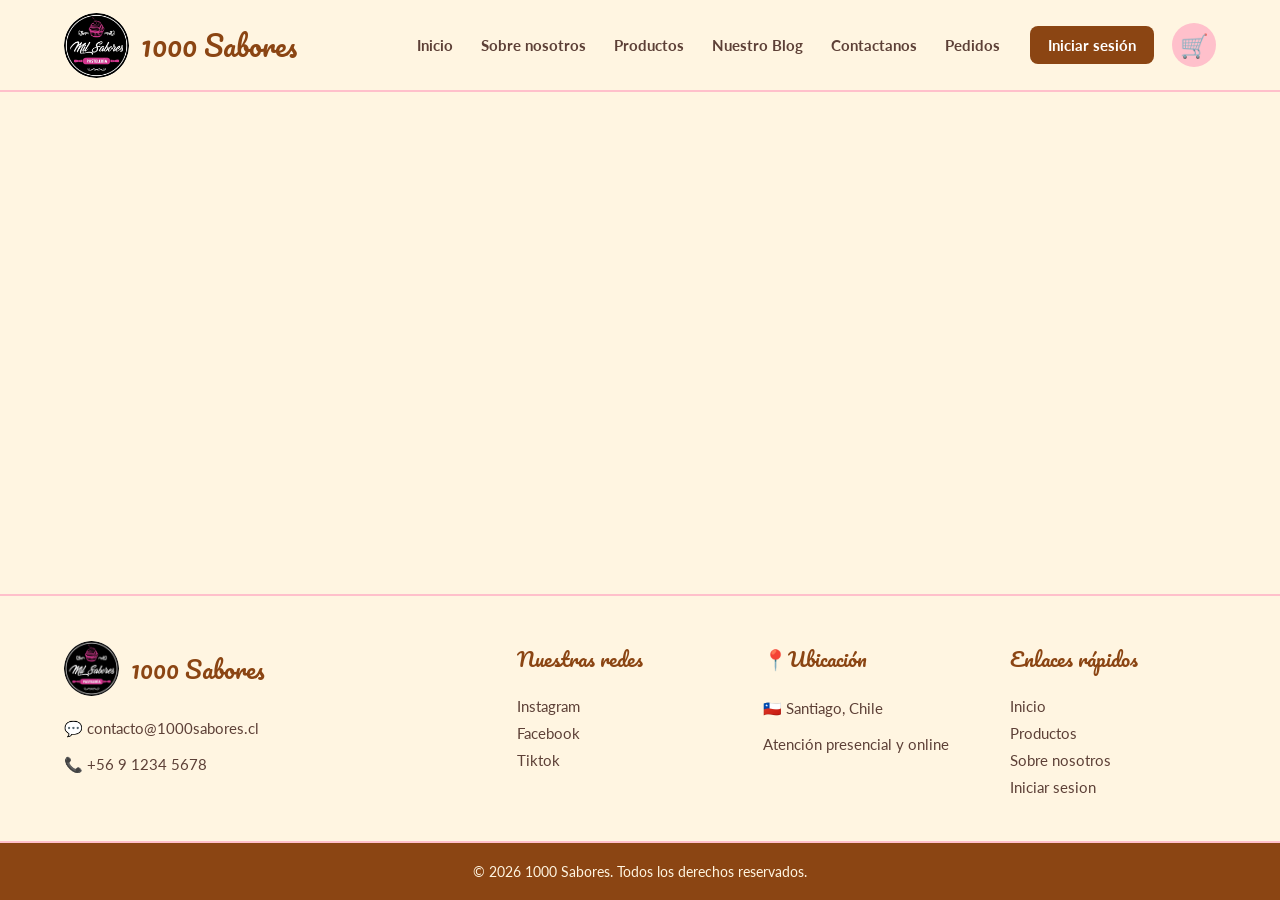
==== index.html @ f625f49d "todas las paginas estan referenciadas" ====
<!DOCTYPE html>
<html lang="es">
<head>
  <meta charset="UTF-8">
  <meta name="viewport" content="width=device-width, initial-scale=1.0">
  <title>Pasteleria 1000 Sabores</title>
  <link rel="stylesheet" href="css/styles.css">

</head>

<body>
  <!--Aca inicia el cuerpo de la pagina (Header, main, footer)-->

  <!-- Header-->
  <header class="header">
        <div class="contenedor">
            <div class="logo">
                <img
                    src="images/logo/mil sabores.jpg"
                    alt="Logo de 1000 Sabores">
                <span>
                    1000 Sabores
                </span>
            </div>

            <nav>
                <ul class="menu">
                    <li>
                        <a href="index.html">
                            Inicio
                        </a>
                    </li>

                     <li>
                        <a href="pages/nosotros.html">
                            Sobre nosotros
                        </a>
                    </li>

                    <li>
                        <a href="pages/catalogo.html">
                            Productos
                        </a>
                    </li>

                    <li>
                        <a href="pages/blog.html">
                            Nuestro Blog
                        </a>
                    </li>

                    <li>
                        <a href="pages/contacto.html">
                            Contactanos
                        </a>
                    </li>

                    <li>
                        <a href="pages/pedidos.html">
                            Pedidos
                        </a>
                    </li>
                </ul>

                <a href="pages/login.html" class="btn-login">
                    Iniciar sesión
                </a>

                <a href="pages/carrito.html" class="btn-carrito" aria-label="Carrito de compras">
                    🛒
                </a>

            </nav>

        </div>

    </header>



    <main>


    </main>
    <footer class="footer">

        <div class="contenedor footer-contenido">

            <div class="footer-columna">

                <div class="logo">

                    <img
                        src="images/logo/mil sabores.jpg"
                        alt="Logo de 1000 Sabores">

                    <span>
                        1000 Sabores
                    </span>

                </div>
                <p>
                    💬 contacto@1000sabores.cl
                </p>

                <p>
                    📞 +56 9 1234 5678
                </p>

            </div>

            <div class="footer-columna">

                <h3>
                    Nuestras redes
                </h3>

                <ul>

                    <li>
                        <a href="">
                            Instagram
                        </a>
                    </li>
                    <li>
                        <a href="">
                            Facebook
                        </a>
                    </li>
                    <li>
                        <a href="">
                            Tiktok
                        </a>
                    </li>

                </ul>

            </div>



            <div class="footer-columna">
                <h3>
                    📍Ubicación
                </h3>
                <p>
                    🇨🇱 Santiago, Chile
                </p>
                <p>
                    Atención presencial y online
                </p>
            </div>

            <div class="footer-columna">

                <h3>
                    Enlaces rápidos
                </h3>

                <ul>

                    <li>
                        <a href="index.html">
                            Inicio
                        </a>
                    </li>

                    <li>
                        <a href="catalogo.html">
                            Productos
                        </a>
                    </li>

                    <li>
                        <a href="nosotros.html">
                            Sobre nosotros
                        </a>
                    </li>

                    <li>
                        <a href="login.html">
                            Iniciar sesion
                        </a>
                    </li>
                </ul>
            </div>
          
        </div>

        <div class="footer-bottom">

            <p>
                © 2026 <span>1000 Sabores. Todos los derechos reservados.</span>
            </p>

        </div>

    </footer>


</body>
</html>
---- css/styles.css ----
@import url('https://fonts.googleapis.com/css2?family=Lato:wght@400;700&family=Pacifico&display=swap');

:root {
    --crema: #FFF5E1;
    --rosa: #FFC0CB;
    --rosa-hover: #FFB0BE;
    --chocolate: #8B4513;
    --chocolate-oscuro: #6F360F;
    --texto: #5D4037;
    --texto-secundario: #B0BEC5;
    --blanco: #FFFFFF;
}

* {
    margin: 0;
    padding: 0;
    box-sizing: border-box;
}

body {
    font-family: 'Lato', sans-serif;
    background-color: var(--crema);
    color: var(--texto);
    min-height: 100vh;
    display: flex;
    flex-direction: column;
}

.contenedor {
    width: 90%;
    max-width: 1400px;
    margin: 0 auto;
}

.header {
    width: 100%;
    background-color: var(--crema);
    border-bottom: 2px solid var(--rosa);
}

.header > .contenedor {
    min-height: 90px;
    display: flex;
    align-items: center;
    justify-content: space-between;
}

.logo {
    display: flex;
    align-items: center;
    gap: 12px;
    text-decoration: none;
}

.logo img {
    width: 65px;
    height: 65px;
    object-fit: contain;
    border-radius: 50%;
}

.logo span {
    font-family: 'Pacifico', cursive;
    font-size: 28px;
    color: var(--chocolate);
    white-space: nowrap;
}

nav {
    display: flex;
    align-items: center;
    gap: 18px;
}

.menu {
    display: flex;
    align-items: center;
    gap: 4px;
    list-style: none;
}

.menu li {
    display: flex;
    align-items: center;
}

.menu a {
    display: block;
    padding: 10px 12px;
    color: var(--texto);
    text-decoration: none;
    font-size: 15px;
    font-weight: 700;
    border-radius: 8px;
    transition: background-color 0.25s ease,
                color 0.25s ease,
                transform 0.25s ease;
}

.menu a:hover {
    background-color: var(--rosa);
    color: var(--chocolate);
    transform: translateY(-2px);
}

.btn-login {
    display: inline-flex;
    align-items: center;
    justify-content: center;
    padding: 10px 18px;
    background-color: var(--chocolate);
    color: var(--blanco);
    text-decoration: none;
    font-size: 15px;
    font-weight: 700;
    border-radius: 8px;
    white-space: nowrap;
    transition: background-color 0.25s ease,
                transform 0.25s ease,
                box-shadow 0.25s ease;
}

.btn-login:hover {
    background-color: var(--chocolate-oscuro);
    transform: translateY(-2px);
    box-shadow: 0 4px 10px rgba(93, 64, 55, 0.25);
}

.btn-carrito {
    display: inline-flex;
    align-items: center;
    justify-content: center;
    width: 44px;
    height: 44px;
    background-color: var(--rosa);
    color: var(--chocolate);
    text-decoration: none;
    font-size: 23px;
    border-radius: 50%;
    transition: background-color 0.25s ease,
                color 0.25s ease,
                transform 0.25s ease,
                box-shadow 0.25s ease;
}

.btn-carrito:hover {
    background-color: var(--chocolate);
    color: var(--blanco);
    transform: translateY(-2px) scale(1.05);
    box-shadow: 0 4px 10px rgba(93, 64, 55, 0.25);
}

main {
    flex: 1;
}

.footer {
    width: 100%;
    background-color: var(--crema);
    color: var(--texto);
    border-top: 2px solid var(--rosa);
    margin-top: 50px;
}

.footer-contenido {
    display: grid;
    grid-template-columns: 2fr 1fr 1fr 1fr;
    gap: 40px;
    padding: 45px 0;
}

.footer-columna {
    display: flex;
    flex-direction: column;
    gap: 12px;
}

.footer-columna .logo {
    margin-bottom: 8px;
}

.footer-columna .logo img {
    width: 55px;
    height: 55px;
}

.footer-columna .logo span {
    color: var(--chocolate);
    font-size: 24px;
}

.footer-columna p {
    color: var(--texto);
    font-size: 15px;
    line-height: 1.6;
}

.footer-columna h3 {
    font-family: 'Pacifico', cursive;
    color: var(--chocolate);
    font-size: 20px;
    font-weight: 400;
    margin-bottom: 8px;
}

.footer-columna ul {
    list-style: none;
    display: flex;
    flex-direction: column;
    gap: 8px;
}

.footer-columna ul li a {
    color: var(--texto);
    text-decoration: none;
    font-size: 15px;
    transition: color 0.25s ease,
                padding-left 0.25s ease;
}

.footer-columna ul li a:hover {
    color: var(--chocolate);
    padding-left: 5px;
}

.footer-bottom {
    width: 100%;
    background-color: var(--chocolate);
    border-top: 2px solid var(--rosa);
    padding: 18px 20px;
    text-align: center;
}

.footer-bottom p {
    margin: 0;
    color: var(--crema);
    font-size: 14px;
    line-height: 1.5;
}
/* para adaptar a dispositivo moviles (Responsive Design)*/
@media (max-width: 1100px) {
    .header > .contenedor {
        flex-direction: column;
        padding: 20px 0;
        gap: 18px;
    }

    nav {
        flex-wrap: wrap;
        justify-content: center;
    }

    .footer-contenido {
        grid-template-columns: repeat(2, 1fr);
        gap: 35px;
    }
}

@media (max-width: 700px) {
    .menu {
        flex-wrap: wrap;
        justify-content: center;
    }

    .menu a {
        padding: 8px 10px;
        font-size: 14px;
    }

    .logo span {
        font-size: 24px;
    }

    .logo img {
        width: 55px;
        height: 55px;
    }

    .footer-contenido {
        grid-template-columns: 1fr;
        gap: 30px;
        padding: 35px 0;
    }

    .footer-bottom {
        padding: 15px;
    }

    .footer-bottom p {
        font-size: 13px;
    }
}
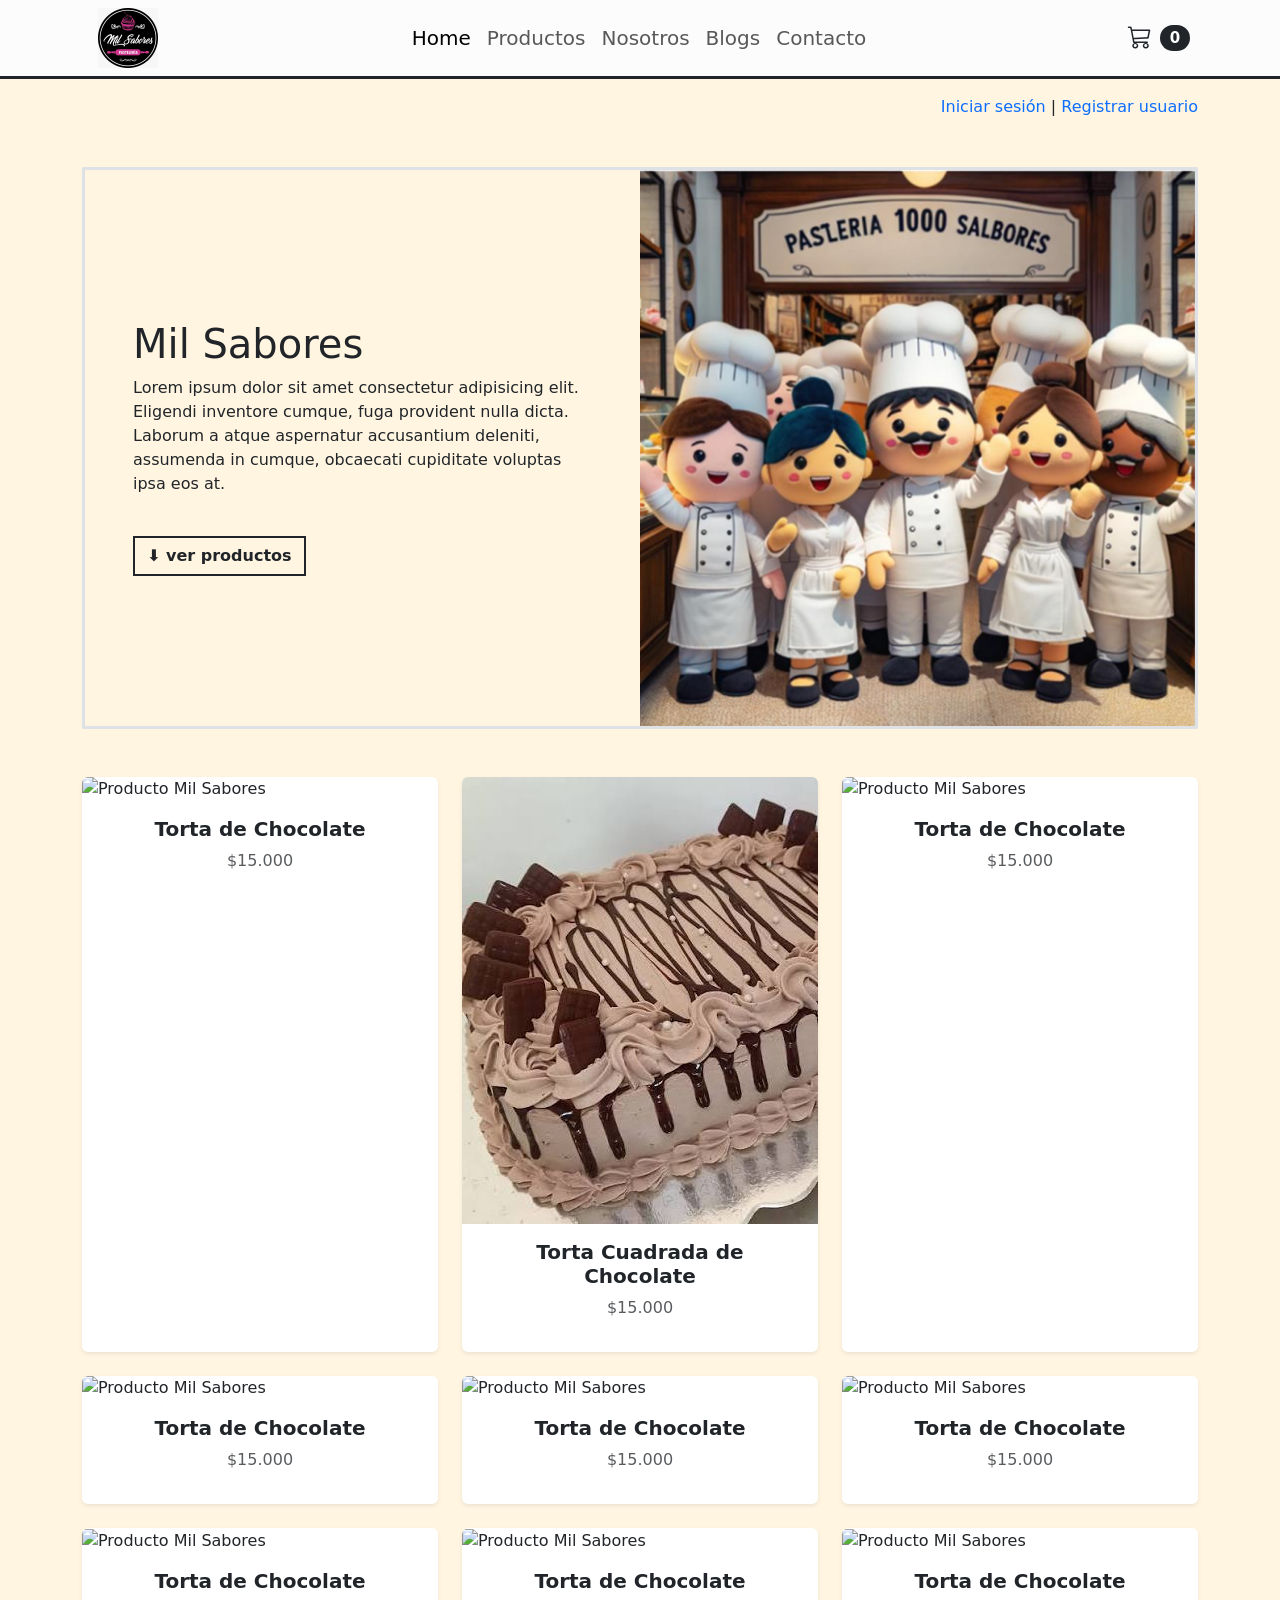
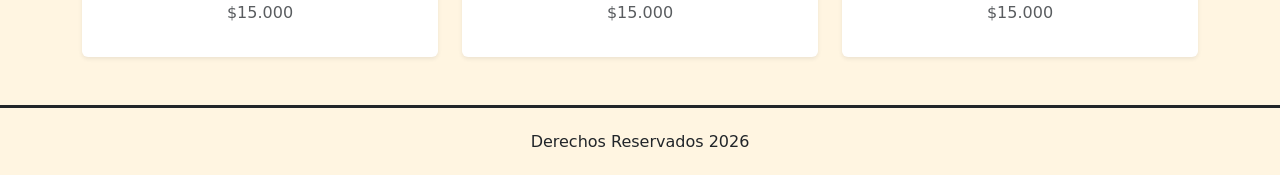
==== commit bc2e9de3: "Merge branch 'main' of https://github.com/Jeanrenel92/proyecto-fullstack-ea1 into BayronC" ====
--- a/index.html
+++ b/index.html
@@ -1,202 +1,241 @@
 <!DOCTYPE html>
 <html lang="es">
 <head>
-  <meta charset="UTF-8">
-  <meta name="viewport" content="width=device-width, initial-scale=1.0">
-  <title>Pasteleria 1000 Sabores</title>
-  <link rel="stylesheet" href="css/styles.css">
-
+    <meta charset="UTF-8">
+    <meta name="viewport" content="width=device-width, initial-scale=1.0">
+    <title>Mil Sabores</title>
+    <!--Boostrap-->
+    <link href="https://cdn.jsdelivr.net/npm/bootstrap@5.3.8/dist/css/bootstrap.min.css" rel="stylesheet" integrity="sha384-sRIl4kxILFvY47J16cr9ZwB07vP4J8+LH7qKQnuqkuIAvNWLzeN8tE5YBujZqJLB" crossorigin="anonymous">
+    <!--Referencia a css-->
+    <link rel="stylesheet" href="./Css/style-global.css">
+    <!-- Bootstrap iconos -->
+     <!-- Bootstrap Icons -->
+    <link rel="stylesheet" href="https://cdn.jsdelivr.net/npm/bootstrap-icons@1.11.3/font/bootstrap-icons.min.css">
 </head>
-
-<body>
-  <!--Aca inicia el cuerpo de la pagina (Header, main, footer)-->
-
-  <!-- Header-->
-  <header class="header">
-        <div class="contenedor">
-            <div class="logo">
-                <img
-                    src="images/logo/mil sabores.jpg"
-                    alt="Logo de 1000 Sabores">
-                <span>
-                    1000 Sabores
-                </span>
+<body class id="Cuerpo">
+    <header class="container-fluid px-0 border-bottom border-dark border-3">
+        <!--Modificar el color a la barra-->
+    <nav class="navbar navbar-expand-lg bg-light-subtle">
+      <div class="container fs-5" id="logo">
+        <a class="navbar-brand fs-1 fw-bold" href="#"></a>
+        <img src="./images/logo/mil sabores.jpg" alt="logo" >
+
+        <button class="navbar-toggler" type="button" data-bs-toggle="collapse" data-bs-target="#navbarNav" aria-controls="navbarNav" aria-expanded="false" aria-label="Alternar navegación">
+          <span class="navbar-toggler-icon"></span>
+        </button>
+        <div class="collapse navbar-collapse" id="navbarNav">
+          <ul class="navbar-nav ms-auto">
+            <li class="nav-item">
+              <a class="nav-link active" aria-current="page" href="#">Home</a>
+            </li>
+            <li class="nav-item">
+                <a class="nav-link" href="#Productos">Productos</a>
+            </li>
+            <li class="nav-item">
+              <a class="nav-link" href="#Nosotros">Nosotros</a>
+            </li>
+           <li class="nav-item">
+              <a class="nav-link" href="#Blogs">Blogs</a>
+            </li>
+           <li class="nav-item">
+              <a class="nav-link" href="#Contacto">Contacto</a>
+            </li>
+          </ul>
+          <ul class="navbar-nav ms-auto">
+            <li class="nav-item">
+              <a class="nav-link d-flex align-items-center gap-2 text-dark" href="#Carrito">
+                <i class="bi bi-cart3 fs-4"></i> 
+                <span class="d-lg-none">Carrito</span> <!-- Se oculta la palabra "Carrito" en escritorio para que quede solo el icono y el número, igual que en tu diseño -->
+                <span class="badge rounded-pill bg-dark">0</span>
+              </a>
+            </li>
+          </ul>
+        </div>
+      </div>
+    </nav>
+    </header>
+
+    <main>
+      <section>
+              <div class="container text-end my-3">
+                <a href="#" class="text-decoration-none">Iniciar sesión</a> | 
+                <a href="#" class="text-decoration-none">Registrar usuario</a>
+              </div>
+      </section>
+
+        <section id="hero" class="container my-5">
+            <div class="container d-flex">
+                <div class="row align-items-center border  border-3">
+                    <div class="col-md-6 p-5">
+                        <h1 class="">Mil Sabores</h1>
+                        <p>Lorem ipsum dolor sit amet consectetur adipisicing elit. Eligendi inventore cumque, fuga provident nulla dicta. Laborum a atque aspernatur accusantium deleniti, assumenda in cumque, obcaecati cupiditate voluptas ipsa eos at.</p>
+                        <button class="btn btn-outline-dark border-2 rounded-0 mt-4 fw-bold">⬇ ver productos</button>
+
+                    </div>
+                    <!-- col md 6 corre la imagen al lado -->
+                    <div class="col-md-6 px-0">
+                      <img src="./Img/milsabores.png" alt="Imagen de los pasteles" class="img-fluid w-100">
+                    </div>
+                </div>
             </div>
-
-            <nav>
-                <ul class="menu">
-                    <li>
-                        <a href="index.html">
-                            Inicio
-                        </a>
-                    </li>
-
-                     <li>
-                        <a href="pages/nosotros.html">
-                            Sobre nosotros
-                        </a>
-                    </li>
-
-                    <li>
-                        <a href="pages/catalogo.html">
-                            Productos
-                        </a>
-                    </li>
-
-                    <li>
-                        <a href="pages/blog.html">
-                            Nuestro Blog
-                        </a>
-                    </li>
-
-                    <li>
-                        <a href="pages/contacto.html">
-                            Contactanos
-                        </a>
-                    </li>
-
-                    <li>
-                        <a href="pages/pedidos.html">
-                            Pedidos
-                        </a>
-                    </li>
-                </ul>
-
-                <a href="pages/login.html" class="btn-login">
-                    Iniciar sesión
-                </a>
-
-                <a href="pages/carrito.html" class="btn-carrito" aria-label="Carrito de compras">
-                    🛒
-                </a>
-
-            </nav>
-
+        </section>
+
+
+          <section id="productos" class="container my-5">
+                <!-- row-cols-1 en móvil, row-cols-md-3 en PC. g-4 da el espacio exacto entre las cards -->
+              <div class="row row-cols-1 row-cols-md-3 g-4">
+                  
+                  <!-- Tarjeta de Producto 1 -->
+                  <div class="col">
+                      <!-- Añadimos una clase personalizada 'card-producto' para el CSS -->
+                      <div class="card h-100 shadow-sm border-0 card-producto">
+                          
+                          <!-- IMPORTANTE: overflow-hidden evita que la imagen sobresalga al agrandarse -->
+                          <div class="overflow-hidden rounded-top">
+                              <img src="./Img/producto1.png" class="card-img-top" alt="Producto Mil Sabores">
+                          </div>
+                          
+                          <div class="card-body text-center">
+                              <h5 class="card-title fw-bold">Torta de Chocolate</h5>
+                              <p class="card-text text-muted">$15.000</p>
+                              
+                              <!-- stretched-link expande el área de clic a toda la etiqueta .card padre -->
+                              <!-- El href por ahora puede ser un #, luego lo cambiarás con JS -->
+                              <a href="#detalle" class="stretched-link"></a>
+                          </div>
+                      </div>
+                  </div>
+
+                  <div class="col">
+                      <div class="card h-100 shadow-sm border-0 card-producto">
+                          <div class="overflow-hidden rounded-top">
+                              <img src="./Img/tortacuadradadechocolate.jpg" class="Torta Cuadrada de Chocolate" alt="Producto Mil Sabores">
+                          </div>
+                          <div class="card-body text-center">
+                              <h5 class="card-title fw-bold">Torta Cuadrada de Chocolate</h5>
+                              <p class="card-text text-muted">$15.000</p>
+                              <!-- El href por ahora puede ser un #, luego lo cambiarás con JS -->
+                              <a href="#detalle" class="stretched-link"></a>
+                          </div>
+                      </div>
+                  </div>
+
+                  <div class="col">
+                      <div class="card h-100 shadow-sm border-0 card-producto">
+                          <div class="overflow-hidden rounded-top">
+                              <img src="./Img/producto1.png" class="card-img-top" alt="Producto Mil Sabores">
+                          </div>
+                          <div class="card-body text-center">
+                              <h5 class="card-title fw-bold">Torta de Chocolate</h5>
+                              <p class="card-text text-muted">$15.000</p>
+                              <!-- El href por ahora puede ser un #, luego lo cambiarás con JS -->
+                              <a href="#detalle" class="stretched-link"></a>
+                          </div>
+                      </div>
+                  </div>
+
+                  <div class="col">
+                      <div class="card h-100 shadow-sm border-0 card-producto">
+                          <div class="overflow-hidden rounded-top">
+                              <img src="./Img/producto1.png" class="card-img-top" alt="Producto Mil Sabores">
+                          </div>
+                          <div class="card-body text-center">
+                              <h5 class="card-title fw-bold">Torta de Chocolate</h5>
+                              <p class="card-text text-muted">$15.000</p>
+                              <!-- El href por ahora puede ser un #, luego lo cambiarás con JS -->
+                              <a href="#detalle" class="stretched-link"></a>
+                          </div>
+                      </div>
+                  </div>
+
+                  <div class="col">
+                      <div class="card h-100 shadow-sm border-0 card-producto">
+                          <div class="overflow-hidden rounded-top">
+                              <img src="./Img/producto1.png" class="card-img-top" alt="Producto Mil Sabores">
+                          </div>
+                          <div class="card-body text-center">
+                              <h5 class="card-title fw-bold">Torta de Chocolate</h5>
+                              <p class="card-text text-muted">$15.000</p>
+                              <!-- El href por ahora puede ser un #, luego lo cambiarás con JS -->
+                              <a href="#detalle" class="stretched-link"></a>
+                          </div>
+                      </div>
+                  </div>
+
+                  <div class="col">
+                      <div class="card h-100 shadow-sm border-0 card-producto">
+                          <div class="overflow-hidden rounded-top">
+                              <img src="./Img/producto1.png" class="card-img-top" alt="Producto Mil Sabores">
+                          </div>
+                          <div class="card-body text-center">
+                              <h5 class="card-title fw-bold">Torta de Chocolate</h5>
+                              <p class="card-text text-muted">$15.000</p>
+                              <!-- El href por ahora puede ser un #, luego lo cambiarás con JS -->
+                              <a href="#detalle" class="stretched-link"></a>
+                          </div>
+                      </div>
+                  </div>
+
+                  <div class="col">
+                      <div class="card h-100 shadow-sm border-0 card-producto">
+                          <div class="overflow-hidden rounded-top">
+                              <img src="./Img/producto1.png" class="card-img-top" alt="Producto Mil Sabores">
+                          </div>
+                          <div class="card-body text-center">
+                              <h5 class="card-title fw-bold">Torta de Chocolate</h5>
+                              <p class="card-text text-muted">$15.000</p>
+                              <!-- El href por ahora puede ser un #, luego lo cambiarás con JS -->
+                              <a href="#detalle" class="stretched-link"></a>
+                          </div>
+                      </div>
+                  </div>
+
+                  <div class="col">
+                      <div class="card h-100 shadow-sm border-0 card-producto">
+                          <div class="overflow-hidden rounded-top">
+                              <img src="./Img/producto1.png" class="card-img-top" alt="Producto Mil Sabores">
+                          </div>
+                          <div class="card-body text-center">
+                              <h5 class="card-title fw-bold">Torta de Chocolate</h5>
+                              <p class="card-text text-muted">$15.000</p>
+                              <!-- El href por ahora puede ser un #, luego lo cambiarás con JS -->
+                              <a href="#detalle" class="stretched-link"></a>
+                          </div>
+                      </div>
+                  </div>
+
+                  <div class="col">
+                      <div class="card h-100 shadow-sm border-0 card-producto">
+                          <div class="overflow-hidden rounded-top">
+                              <img src="./Img/producto1.png" class="card-img-top" alt="Producto Mil Sabores">
+                          </div>
+                          <div class="card-body text-center">
+                              <h5 class="card-title fw-bold">Torta de Chocolate</h5>
+                              <p class="card-text text-muted">$15.000</p>
+                              <!-- El href por ahora puede ser un #, luego lo cambiarás con JS -->
+                              <a href="#detalle" class="stretched-link"></a>
+                          </div>
+                      </div>
+                  </div>
+
+                  
+
+                  
+              </div>
+          </section>
+
+    </main>
+
+    <!-- pie de pagina -->
+    <footer class="container-fluid px-0 border-top border-dark border-3 mt-4">
+        <div id="pie">
+            <h6 class="text-center m-0 py-4">
+                Derechos Reservados 2026</h6>
         </div>
-
-    </header>
-
-
-
-    <main>
-
-
-    </main>
-    <footer class="footer">
-
-        <div class="contenedor footer-contenido">
-
-            <div class="footer-columna">
-
-                <div class="logo">
-
-                    <img
-                        src="images/logo/mil sabores.jpg"
-                        alt="Logo de 1000 Sabores">
-
-                    <span>
-                        1000 Sabores
-                    </span>
-
-                </div>
-                <p>
-                    💬 contacto@1000sabores.cl
-                </p>
-
-                <p>
-                    📞 +56 9 1234 5678
-                </p>
-
-            </div>
-
-            <div class="footer-columna">
-
-                <h3>
-                    Nuestras redes
-                </h3>
-
-                <ul>
-
-                    <li>
-                        <a href="">
-                            Instagram
-                        </a>
-                    </li>
-                    <li>
-                        <a href="">
-                            Facebook
-                        </a>
-                    </li>
-                    <li>
-                        <a href="">
-                            Tiktok
-                        </a>
-                    </li>
-
-                </ul>
-
-            </div>
-
-
-
-            <div class="footer-columna">
-                <h3>
-                    📍Ubicación
-                </h3>
-                <p>
-                    🇨🇱 Santiago, Chile
-                </p>
-                <p>
-                    Atención presencial y online
-                </p>
-            </div>
-
-            <div class="footer-columna">
-
-                <h3>
-                    Enlaces rápidos
-                </h3>
-
-                <ul>
-
-                    <li>
-                        <a href="index.html">
-                            Inicio
-                        </a>
-                    </li>
-
-                    <li>
-                        <a href="catalogo.html">
-                            Productos
-                        </a>
-                    </li>
-
-                    <li>
-                        <a href="nosotros.html">
-                            Sobre nosotros
-                        </a>
-                    </li>
-
-                    <li>
-                        <a href="login.html">
-                            Iniciar sesion
-                        </a>
-                    </li>
-                </ul>
-            </div>
-          
-        </div>
-
-        <div class="footer-bottom">
-
-            <p>
-                © 2026 <span>1000 Sabores. Todos los derechos reservados.</span>
-            </p>
-
-        </div>
-
     </footer>
 
 
+    <!-- Bootstrap  -->
+    <script src="https://cdn.jsdelivr.net/npm/bootstrap@5.3.8/dist/js/bootstrap.bundle.min.js" integrity="sha384-FKyoEForCGlyvwx9Hj09JcYn3nv7wiPVlz7YYwJrWVcXK/BmnVDxM+D2scQbITxI" crossorigin="anonymous"></script>
 </body>
 </html>
--- a/Css/style-global.css
+++ b/Css/style-global.css
@@ -0,0 +1,31 @@
+#Cuerpo{
+    background-color: #FFF5E1;
+}
+
+#logo img{ 
+
+    max-width: 100%;
+    height: 60px;
+}
+
+/* 1. Prepara la imagen, fija su tamaño y permite la animación */
+.card-producto .card-img-top {
+    transition: transform 0.4s ease-in-out;
+    height: 250px; /* Ajusta este valor en píxeles al tamaño ideal para tus pasteles */
+    width: 100%; /* Asegura que no queden espacios blancos a los lados */
+    object-fit: cover; /* Recorta el sobrante sin deformar la imagen */
+}
+
+/*
+Rosa Suave (#FFC0CB)
+
+Chocolate (#8B4513)
+
+para botones y elementos
+interactivos
+
+❖ Texto Principal:
+o Marrón Oscuro (#5D4037) para asegurar un buen contraste sobre el fondo claro.
+❖ Texto Secundario:
+o Gris Claro (#B0BEC5) para descripciones y texto secundario
+*/
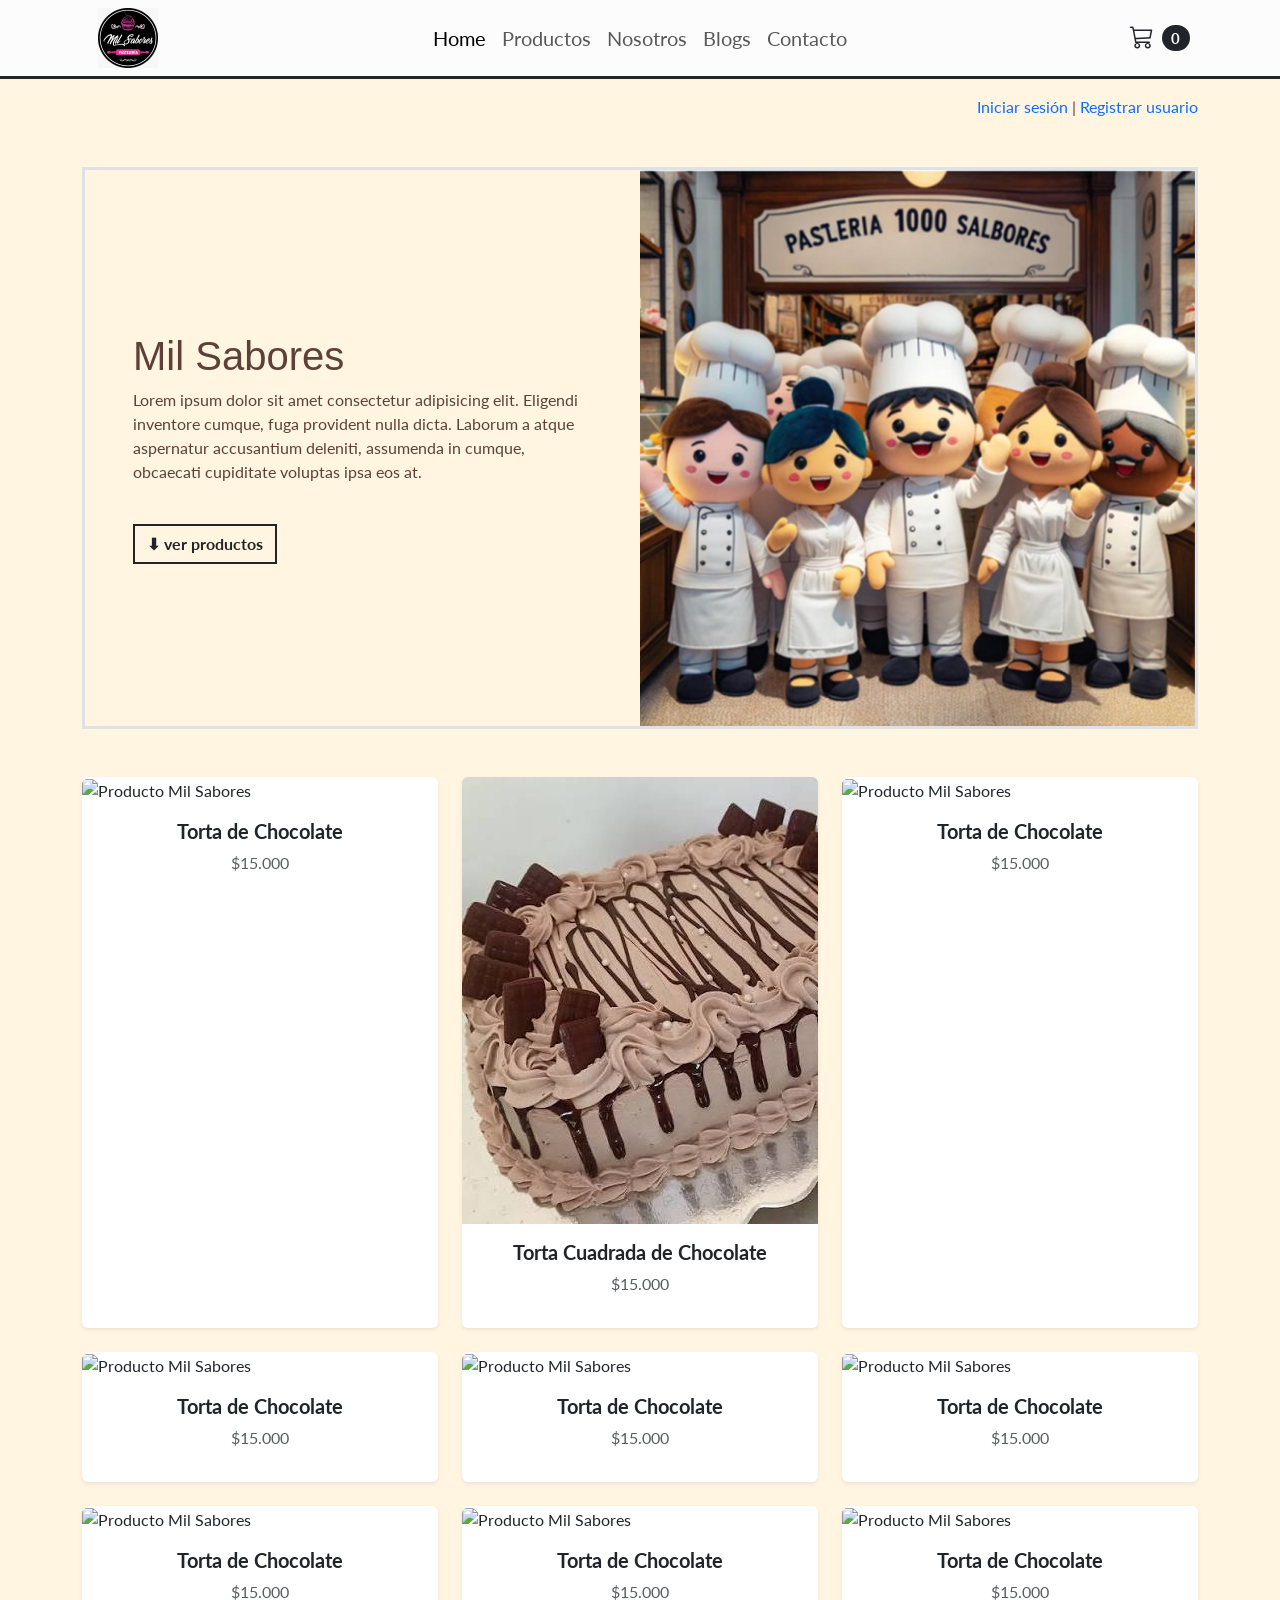
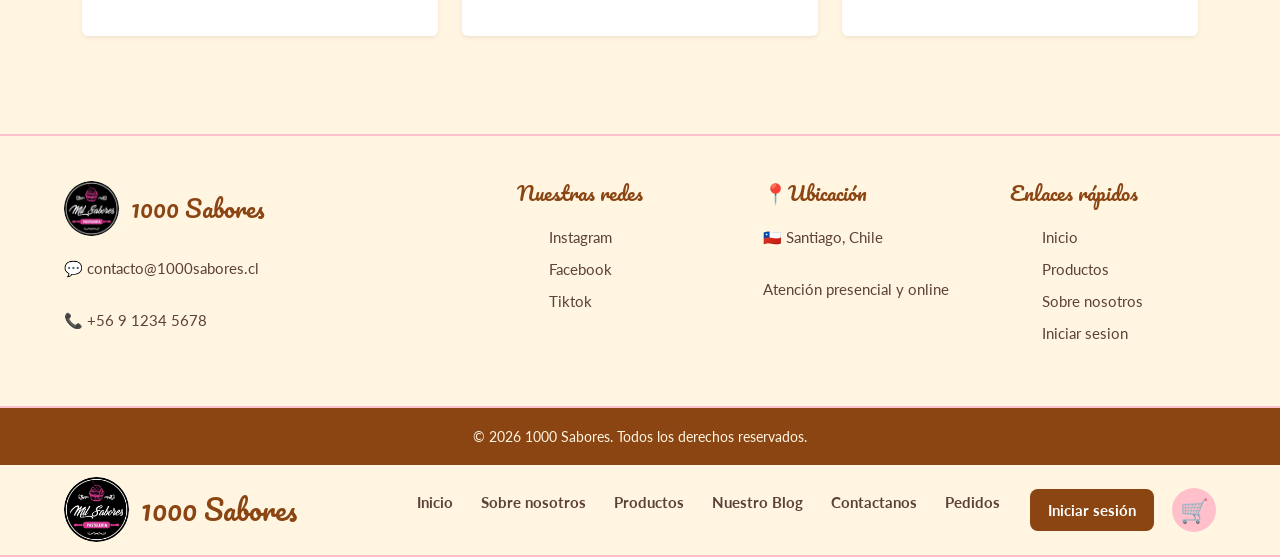
==== commit 6ce8f99e: "confirmacion de commit" ====
--- a/index.html
+++ b/index.html
@@ -227,15 +227,212 @@
     </main>
 
     <!-- pie de pagina -->
-    <footer class="container-fluid px-0 border-top border-dark border-3 mt-4">
-        <div id="pie">
-            <h6 class="text-center m-0 py-4">
-                Derechos Reservados 2026</h6>
+    <footer class="footer">
+
+        <div class="contenedor footer-contenido">
+
+            <div class="footer-columna">
+
+                <div class="logo">
+
+                    <img
+                        src="images/logo/mil sabores.jpg"
+                        alt="Logo de 1000 Sabores">
+
+                    <span>
+                        1000 Sabores
+                    </span>
+
+                </div>
+                <p>
+                    💬 contacto@1000sabores.cl
+                </p>
+
+                <p>
+                    📞 +56 9 1234 5678
+                </p>
+
+            </div>
+
+            <div class="footer-columna">
+
+                <h3>
+                    Nuestras redes
+                </h3>
+
+                <ul>
+
+                    <li>
+                        <a href="">
+                            Instagram
+                        </a>
+                    </li>
+                    <li>
+                        <a href="">
+                            Facebook
+                        </a>
+                    </li>
+                    <li>
+                        <a href="">
+                            Tiktok
+                        </a>
+                    </li>
+
+                </ul>
+
+            </div>
+
+
+
+            <div class="footer-columna">
+                <h3>
+                    📍Ubicación
+                </h3>
+                <p>
+                    🇨🇱 Santiago, Chile
+                </p>
+                <p>
+                    Atención presencial y online
+                </p>
+            </div>
+
+            <div class="footer-columna">
+
+                <h3>
+                    Enlaces rápidos
+                </h3>
+
+                <ul>
+
+                    <li>
+                        <a href="index.html">
+                            Inicio
+                        </a>
+                    </li>
+
+                    <li>
+                        <a href="catalogo.html">
+                            Productos
+                        </a>
+                    </li>
+
+                    <li>
+                        <a href="nosotros.html">
+                            Sobre nosotros
+                        </a>
+                    </li>
+
+                    <li>
+                        <a href="login.html">
+                            Iniciar sesion
+                        </a>
+                    </li>
+                </ul>
+            </div>
+          
         </div>
+
+        <div class="footer-bottom">
+
+            <p>
+                © 2026 <span>1000 Sabores. Todos los derechos reservados.</span>
+            </p>
+
+        </div>
+
     </footer>
+
 
 
     <!-- Bootstrap  -->
     <script src="https://cdn.jsdelivr.net/npm/bootstrap@5.3.8/dist/js/bootstrap.bundle.min.js" integrity="sha384-FKyoEForCGlyvwx9Hj09JcYn3nv7wiPVlz7YYwJrWVcXK/BmnVDxM+D2scQbITxI" crossorigin="anonymous"></script>
 </body>
+</html>
+<!DOCTYPE html>
+<html lang="es">
+<head>
+  <meta charset="UTF-8">
+  <meta name="viewport" content="width=device-width, initial-scale=1.0">
+  <title>Pasteleria 1000 Sabores</title>
+  <link rel="stylesheet" href="css/styles.css">
+
+</head>
+
+<body>
+  <!--Aca inicia el cuerpo de la pagina (Header, main, footer)-->
+
+  <!-- Header-->
+  <header class="header">
+        <div class="contenedor">
+            <div class="logo">
+                <img
+                    src="images/logo/mil sabores.jpg"
+                    alt="Logo de 1000 Sabores">
+                <span>
+                    1000 Sabores
+                </span>
+            </div>
+
+            <nav>
+                <ul class="menu">
+                    <li>
+                        <a href="index.html">
+                            Inicio
+                        </a>
+                    </li>
+
+                     <li>
+                        <a href="pages/nosotros.html">
+                            Sobre nosotros
+                        </a>
+                    </li>
+
+                    <li>
+                        <a href="pages/catalogo.html">
+                            Productos
+                        </a>
+                    </li>
+
+                    <li>
+                        <a href="pages/blog.html">
+                            Nuestro Blog
+                        </a>
+                    </li>
+
+                    <li>
+                        <a href="pages/contacto.html">
+                            Contactanos
+                        </a>
+                    </li>
+
+                    <li>
+                        <a href="pages/pedidos.html">
+                            Pedidos
+                        </a>
+                    </li>
+                </ul>
+
+                <a href="pages/login.html" class="btn-login">
+                    Iniciar sesión
+                </a>
+
+                <a href="pages/carrito.html" class="btn-carrito" aria-label="Carrito de compras">
+                    🛒
+                </a>
+
+            </nav>
+
+        </div>
+
+    </header>
+
+
+
+    <main>
+
+
+    </main>
+
+
+</body>
 </html>
--- a/css/styles.css
+++ b/css/styles.css
@@ -0,0 +1,292 @@
+@import url('https://fonts.googleapis.com/css2?family=Lato:wght@400;700&family=Pacifico&display=swap');
+
+:root {
+    --crema: #FFF5E1;
+    --rosa: #FFC0CB;
+    --rosa-hover: #FFB0BE;
+    --chocolate: #8B4513;
+    --chocolate-oscuro: #6F360F;
+    --texto: #5D4037;
+    --texto-secundario: #B0BEC5;
+    --blanco: #FFFFFF;
+}
+
+* {
+    margin: 0;
+    padding: 0;
+    box-sizing: border-box;
+}
+
+body {
+    font-family: 'Lato', sans-serif;
+    background-color: var(--crema);
+    color: var(--texto);
+    min-height: 100vh;
+    display: flex;
+    flex-direction: column;
+}
+
+.contenedor {
+    width: 90%;
+    max-width: 1400px;
+    margin: 0 auto;
+}
+
+.header {
+    width: 100%;
+    background-color: var(--crema);
+    border-bottom: 2px solid var(--rosa);
+}
+
+.header > .contenedor {
+    min-height: 90px;
+    display: flex;
+    align-items: center;
+    justify-content: space-between;
+}
+
+.logo {
+    display: flex;
+    align-items: center;
+    gap: 12px;
+    text-decoration: none;
+}
+
+.logo img {
+    width: 65px;
+    height: 65px;
+    object-fit: contain;
+    border-radius: 50%;
+}
+
+.logo span {
+    font-family: 'Pacifico', cursive;
+    font-size: 28px;
+    color: var(--chocolate);
+    white-space: nowrap;
+}
+
+nav {
+    display: flex;
+    align-items: center;
+    gap: 18px;
+}
+
+.menu {
+    display: flex;
+    align-items: center;
+    gap: 4px;
+    list-style: none;
+}
+
+.menu li {
+    display: flex;
+    align-items: center;
+}
+
+.menu a {
+    display: block;
+    padding: 10px 12px;
+    color: var(--texto);
+    text-decoration: none;
+    font-size: 15px;
+    font-weight: 700;
+    border-radius: 8px;
+    transition: background-color 0.25s ease,
+                color 0.25s ease,
+                transform 0.25s ease;
+}
+
+.menu a:hover {
+    background-color: var(--rosa);
+    color: var(--chocolate);
+    transform: translateY(-2px);
+}
+
+.btn-login {
+    display: inline-flex;
+    align-items: center;
+    justify-content: center;
+    padding: 10px 18px;
+    background-color: var(--chocolate);
+    color: var(--blanco);
+    text-decoration: none;
+    font-size: 15px;
+    font-weight: 700;
+    border-radius: 8px;
+    white-space: nowrap;
+    transition: background-color 0.25s ease,
+                transform 0.25s ease,
+                box-shadow 0.25s ease;
+}
+
+.btn-login:hover {
+    background-color: var(--chocolate-oscuro);
+    transform: translateY(-2px);
+    box-shadow: 0 4px 10px rgba(93, 64, 55, 0.25);
+}
+
+.btn-carrito {
+    display: inline-flex;
+    align-items: center;
+    justify-content: center;
+    width: 44px;
+    height: 44px;
+    background-color: var(--rosa);
+    color: var(--chocolate);
+    text-decoration: none;
+    font-size: 23px;
+    border-radius: 50%;
+    transition: background-color 0.25s ease,
+                color 0.25s ease,
+                transform 0.25s ease,
+                box-shadow 0.25s ease;
+}
+
+.btn-carrito:hover {
+    background-color: var(--chocolate);
+    color: var(--blanco);
+    transform: translateY(-2px) scale(1.05);
+    box-shadow: 0 4px 10px rgba(93, 64, 55, 0.25);
+}
+
+main {
+    flex: 1;
+}
+
+.footer {
+    width: 100%;
+    background-color: var(--crema);
+    color: var(--texto);
+    border-top: 2px solid var(--rosa);
+    margin-top: 50px;
+}
+
+.footer-contenido {
+    display: grid;
+    grid-template-columns: 2fr 1fr 1fr 1fr;
+    gap: 40px;
+    padding: 45px 0;
+}
+
+.footer-columna {
+    display: flex;
+    flex-direction: column;
+    gap: 12px;
+}
+
+.footer-columna .logo {
+    margin-bottom: 8px;
+}
+
+.footer-columna .logo img {
+    width: 55px;
+    height: 55px;
+}
+
+.footer-columna .logo span {
+    color: var(--chocolate);
+    font-size: 24px;
+}
+
+.footer-columna p {
+    color: var(--texto);
+    font-size: 15px;
+    line-height: 1.6;
+}
+
+.footer-columna h3 {
+    font-family: 'Pacifico', cursive;
+    color: var(--chocolate);
+    font-size: 20px;
+    font-weight: 400;
+    margin-bottom: 8px;
+}
+
+.footer-columna ul {
+    list-style: none;
+    display: flex;
+    flex-direction: column;
+    gap: 8px;
+}
+
+.footer-columna ul li a {
+    color: var(--texto);
+    text-decoration: none;
+    font-size: 15px;
+    transition: color 0.25s ease,
+                padding-left 0.25s ease;
+}
+
+.footer-columna ul li a:hover {
+    color: var(--chocolate);
+    padding-left: 5px;
+}
+
+.footer-bottom {
+    width: 100%;
+    background-color: var(--chocolate);
+    border-top: 2px solid var(--rosa);
+    padding: 18px 20px;
+    text-align: center;
+}
+
+.footer-bottom p {
+    margin: 0;
+    color: var(--crema);
+    font-size: 14px;
+    line-height: 1.5;
+}
+/* para adaptar a dispositivo moviles (Responsive Design)*/
+@media (max-width: 1100px) {
+    .header > .contenedor {
+        flex-direction: column;
+        padding: 20px 0;
+        gap: 18px;
+    }
+
+    nav {
+        flex-wrap: wrap;
+        justify-content: center;
+    }
+
+    .footer-contenido {
+        grid-template-columns: repeat(2, 1fr);
+        gap: 35px;
+    }
+}
+
+@media (max-width: 700px) {
+    .menu {
+        flex-wrap: wrap;
+        justify-content: center;
+    }
+
+    .menu a {
+        padding: 8px 10px;
+        font-size: 14px;
+    }
+
+    .logo span {
+        font-size: 24px;
+    }
+
+    .logo img {
+        width: 55px;
+        height: 55px;
+    }
+
+    .footer-contenido {
+        grid-template-columns: 1fr;
+        gap: 30px;
+        padding: 35px 0;
+    }
+
+    .footer-bottom {
+        padding: 15px;
+    }
+
+    .footer-bottom p {
+        font-size: 13px;
+    }
+}
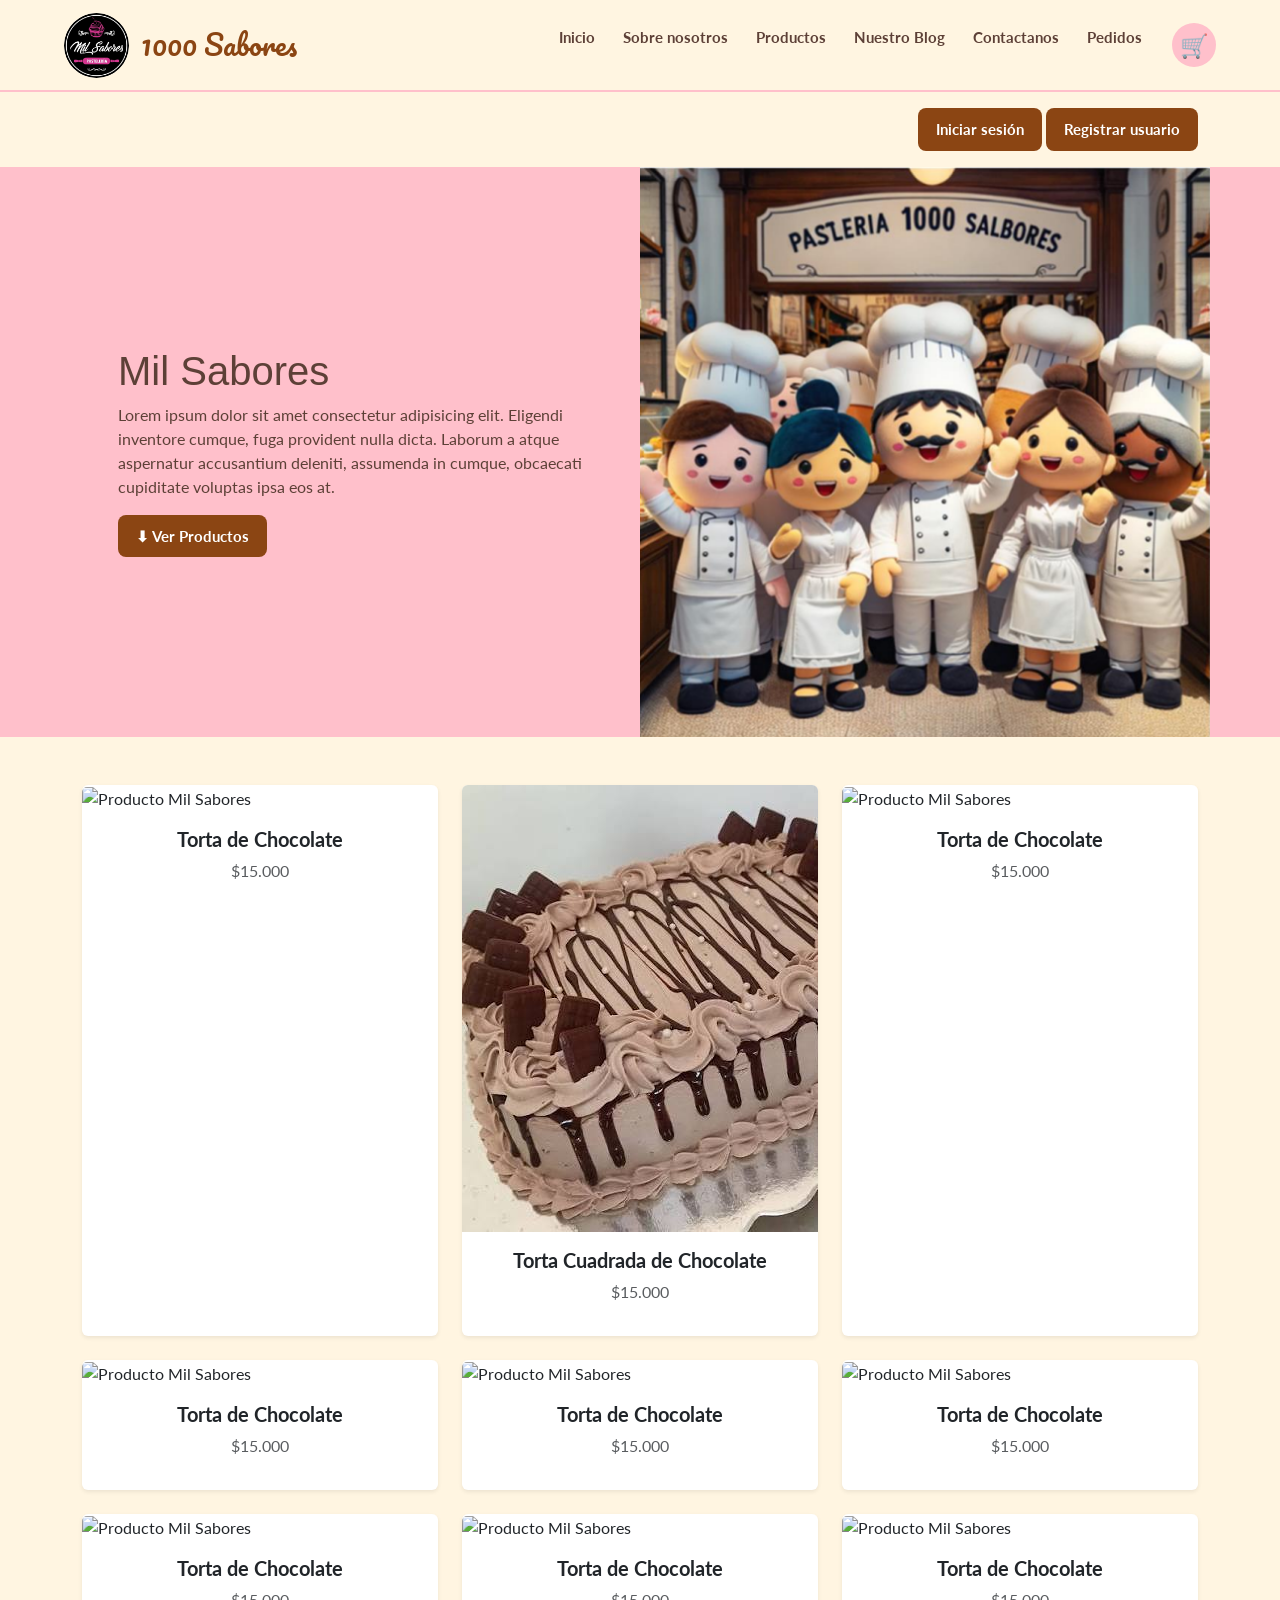
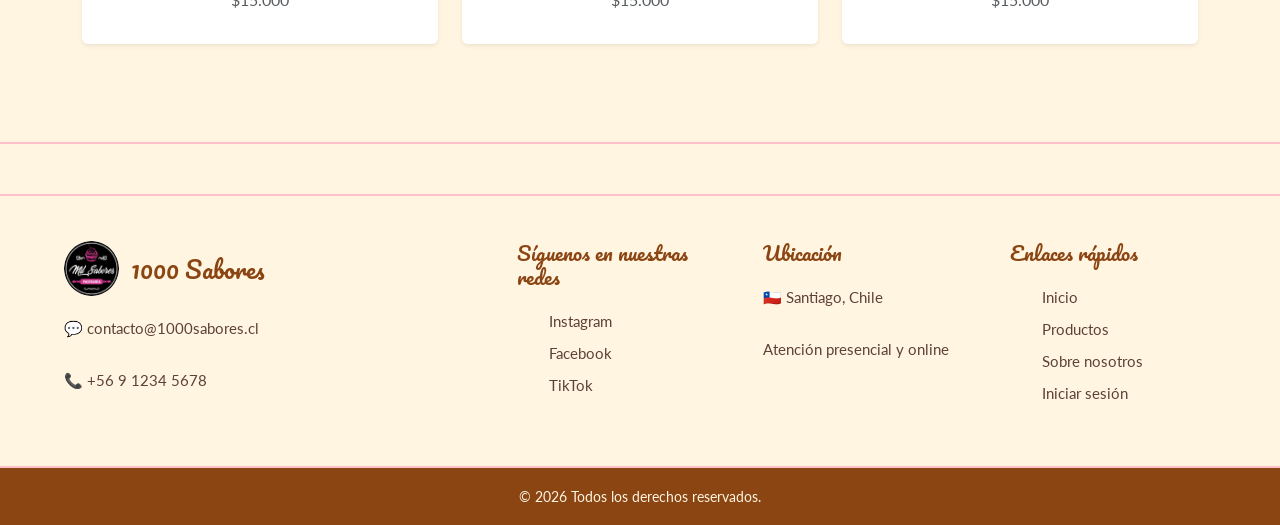
==== commit fee7e634: "se modifica header y footer, se mejora el home y se comienza a trabajar en catalogo" ====
--- a/index.html
+++ b/index.html
@@ -8,68 +8,30 @@
     <link href="https://cdn.jsdelivr.net/npm/bootstrap@5.3.8/dist/css/bootstrap.min.css" rel="stylesheet" integrity="sha384-sRIl4kxILFvY47J16cr9ZwB07vP4J8+LH7qKQnuqkuIAvNWLzeN8tE5YBujZqJLB" crossorigin="anonymous">
     <!--Referencia a css-->
     <link rel="stylesheet" href="./Css/style-global.css">
-    <!-- Bootstrap iconos -->
+    <link rel="stylesheet" href="css/styles.css">
+
      <!-- Bootstrap Icons -->
     <link rel="stylesheet" href="https://cdn.jsdelivr.net/npm/bootstrap-icons@1.11.3/font/bootstrap-icons.min.css">
 </head>
 <body class id="Cuerpo">
-    <header class="container-fluid px-0 border-bottom border-dark border-3">
-        <!--Modificar el color a la barra-->
-    <nav class="navbar navbar-expand-lg bg-light-subtle">
-      <div class="container fs-5" id="logo">
-        <a class="navbar-brand fs-1 fw-bold" href="#"></a>
-        <img src="./images/logo/mil sabores.jpg" alt="logo" >
-
-        <button class="navbar-toggler" type="button" data-bs-toggle="collapse" data-bs-target="#navbarNav" aria-controls="navbarNav" aria-expanded="false" aria-label="Alternar navegación">
-          <span class="navbar-toggler-icon"></span>
-        </button>
-        <div class="collapse navbar-collapse" id="navbarNav">
-          <ul class="navbar-nav ms-auto">
-            <li class="nav-item">
-              <a class="nav-link active" aria-current="page" href="#">Home</a>
-            </li>
-            <li class="nav-item">
-                <a class="nav-link" href="#Productos">Productos</a>
-            </li>
-            <li class="nav-item">
-              <a class="nav-link" href="#Nosotros">Nosotros</a>
-            </li>
-           <li class="nav-item">
-              <a class="nav-link" href="#Blogs">Blogs</a>
-            </li>
-           <li class="nav-item">
-              <a class="nav-link" href="#Contacto">Contacto</a>
-            </li>
-          </ul>
-          <ul class="navbar-nav ms-auto">
-            <li class="nav-item">
-              <a class="nav-link d-flex align-items-center gap-2 text-dark" href="#Carrito">
-                <i class="bi bi-cart3 fs-4"></i> 
-                <span class="d-lg-none">Carrito</span> <!-- Se oculta la palabra "Carrito" en escritorio para que quede solo el icono y el número, igual que en tu diseño -->
-                <span class="badge rounded-pill bg-dark">0</span>
-              </a>
-            </li>
-          </ul>
-        </div>
-      </div>
-    </nav>
-    </header>
+  <!-- Header referencia al headerMain.htlm-->
+    <div id="header"></div>
 
     <main>
       <section>
               <div class="container text-end my-3">
-                <a href="#" class="text-decoration-none">Iniciar sesión</a> | 
-                <a href="#" class="text-decoration-none">Registrar usuario</a>
+                <a href="pages/login.html" class="btn-login">Iniciar sesión</a>
+                <a href="./pages/registro.html" class="btn-registro">Registrar usuario</a>
               </div>
       </section>
 
-        <section id="hero" class="container my-5">
-            <div class="container d-flex">
-                <div class="row align-items-center border  border-3">
+        <section id="hero" class="container-fluid ">
+            <div class="container">       
+                <div class="row align-items-center">
                     <div class="col-md-6 p-5">
                         <h1 class="">Mil Sabores</h1>
                         <p>Lorem ipsum dolor sit amet consectetur adipisicing elit. Eligendi inventore cumque, fuga provident nulla dicta. Laborum a atque aspernatur accusantium deleniti, assumenda in cumque, obcaecati cupiditate voluptas ipsa eos at.</p>
-                        <button class="btn btn-outline-dark border-2 rounded-0 mt-4 fw-bold">⬇ ver productos</button>
+                        <a href="./pages/catalogo.html" class="btn-carro-hedear">⬇ Ver Productos</a>
 
                     </div>
                     <!-- col md 6 corre la imagen al lado -->
@@ -228,211 +190,14 @@
 
     <!-- pie de pagina -->
     <footer class="footer">
-
-        <div class="contenedor footer-contenido">
-
-            <div class="footer-columna">
-
-                <div class="logo">
-
-                    <img
-                        src="images/logo/mil sabores.jpg"
-                        alt="Logo de 1000 Sabores">
-
-                    <span>
-                        1000 Sabores
-                    </span>
-
-                </div>
-                <p>
-                    💬 contacto@1000sabores.cl
-                </p>
-
-                <p>
-                    📞 +56 9 1234 5678
-                </p>
-
-            </div>
-
-            <div class="footer-columna">
-
-                <h3>
-                    Nuestras redes
-                </h3>
-
-                <ul>
-
-                    <li>
-                        <a href="">
-                            Instagram
-                        </a>
-                    </li>
-                    <li>
-                        <a href="">
-                            Facebook
-                        </a>
-                    </li>
-                    <li>
-                        <a href="">
-                            Tiktok
-                        </a>
-                    </li>
-
-                </ul>
-
-            </div>
-
-
-
-            <div class="footer-columna">
-                <h3>
-                    📍Ubicación
-                </h3>
-                <p>
-                    🇨🇱 Santiago, Chile
-                </p>
-                <p>
-                    Atención presencial y online
-                </p>
-            </div>
-
-            <div class="footer-columna">
-
-                <h3>
-                    Enlaces rápidos
-                </h3>
-
-                <ul>
-
-                    <li>
-                        <a href="index.html">
-                            Inicio
-                        </a>
-                    </li>
-
-                    <li>
-                        <a href="catalogo.html">
-                            Productos
-                        </a>
-                    </li>
-
-                    <li>
-                        <a href="nosotros.html">
-                            Sobre nosotros
-                        </a>
-                    </li>
-
-                    <li>
-                        <a href="login.html">
-                            Iniciar sesion
-                        </a>
-                    </li>
-                </ul>
-            </div>
-          
-        </div>
-
-        <div class="footer-bottom">
-
-            <p>
-                © 2026 <span>1000 Sabores. Todos los derechos reservados.</span>
-            </p>
-
-        </div>
-
+      <div id="footer"></div>
     </footer>
 
 
 
     <!-- Bootstrap  -->
     <script src="https://cdn.jsdelivr.net/npm/bootstrap@5.3.8/dist/js/bootstrap.bundle.min.js" integrity="sha384-FKyoEForCGlyvwx9Hj09JcYn3nv7wiPVlz7YYwJrWVcXK/BmnVDxM+D2scQbITxI" crossorigin="anonymous"></script>
-</body>
-</html>
-<!DOCTYPE html>
-<html lang="es">
-<head>
-  <meta charset="UTF-8">
-  <meta name="viewport" content="width=device-width, initial-scale=1.0">
-  <title>Pasteleria 1000 Sabores</title>
-  <link rel="stylesheet" href="css/styles.css">
-
-</head>
-
-<body>
-  <!--Aca inicia el cuerpo de la pagina (Header, main, footer)-->
-
-  <!-- Header-->
-  <header class="header">
-        <div class="contenedor">
-            <div class="logo">
-                <img
-                    src="images/logo/mil sabores.jpg"
-                    alt="Logo de 1000 Sabores">
-                <span>
-                    1000 Sabores
-                </span>
-            </div>
-
-            <nav>
-                <ul class="menu">
-                    <li>
-                        <a href="index.html">
-                            Inicio
-                        </a>
-                    </li>
-
-                     <li>
-                        <a href="pages/nosotros.html">
-                            Sobre nosotros
-                        </a>
-                    </li>
-
-                    <li>
-                        <a href="pages/catalogo.html">
-                            Productos
-                        </a>
-                    </li>
-
-                    <li>
-                        <a href="pages/blog.html">
-                            Nuestro Blog
-                        </a>
-                    </li>
-
-                    <li>
-                        <a href="pages/contacto.html">
-                            Contactanos
-                        </a>
-                    </li>
-
-                    <li>
-                        <a href="pages/pedidos.html">
-                            Pedidos
-                        </a>
-                    </li>
-                </ul>
-
-                <a href="pages/login.html" class="btn-login">
-                    Iniciar sesión
-                </a>
-
-                <a href="pages/carrito.html" class="btn-carrito" aria-label="Carrito de compras">
-                    🛒
-                </a>
-
-            </nav>
-
-        </div>
-
-    </header>
-
-
-
-    <main>
-
-
-    </main>
-
-
+    <!-- Referencia al Header -->
+    <script src="./js/components.js"></script>
 </body>
 </html>
--- a/Css/style-global.css
+++ b/Css/style-global.css
@@ -2,10 +2,9 @@
     background-color: #FFF5E1;
 }
 
-#logo img{ 
+#CuerpoCarro{
+    background-color: #FFF5E1;
 
-    max-width: 100%;
-    height: 60px;
 }
 
 /* 1. Prepara la imagen, fija su tamaño y permite la animación */
@@ -14,6 +13,10 @@
     height: 250px; /* Ajusta este valor en píxeles al tamaño ideal para tus pasteles */
     width: 100%; /* Asegura que no queden espacios blancos a los lados */
     object-fit: cover; /* Recorta el sobrante sin deformar la imagen */
+}
+
+#hero {
+    background: var(--rosa);
 }
 
 /*
--- a/css/styles.css
+++ b/css/styles.css
@@ -119,6 +119,74 @@
                 transform 0.25s ease,
                 box-shadow 0.25s ease;
 }
+.btn-registro{
+    display: inline-flex;
+    align-items: center;
+    justify-content: center;
+    padding: 10px 18px;
+    background-color: var(--chocolate);
+    color: var(--blanco);
+    text-decoration: none;
+    font-size: 15px;
+    font-weight: 700;
+    border-radius: 8px;
+    white-space: nowrap;
+    transition: background-color 1s ease,
+                transform 0.25s ease,
+                box-shadow 0.25s ease;
+}
+
+.btn-productos{
+    display: inline-flex;
+    align-items: center;
+    justify-content: center;
+    padding: 10px 18px;
+    background-color: var(--chocolate);
+    color: var(--blanco);
+    text-decoration: none;
+    font-size: 15px;
+    font-weight: 700;
+    border-radius: 8px;
+    white-space: nowrap;
+    transition: background-color 1s ease,
+                transform 0.25s ease,
+                box-shadow 0.25s ease;    
+}
+
+.btn-carro-hedear{
+    display: inline-flex;
+    align-items: center;
+    justify-content: center;
+    padding: 10px 18px;
+    background-color: var(--chocolate);
+    color: var(--blanco);
+    text-decoration: none;
+    font-size: 15px;
+    font-weight: 700;
+    border-radius: 8px;
+    white-space: nowrap;
+    transition: background-color 1s ease,
+                transform 0.25s ease,
+                box-shadow 0.25s ease;    
+}
+
+.btn-carro-hedear:hover{
+    background-color: var(--chocolate-oscuro);
+    transform: translateY(-2px);
+    box-shadow: 0 4px 10px rgba(93, 64, 55, 0.25);
+}
+
+.btn-productos:hover{
+    background-color: var(--chocolate-oscuro);
+    transform: translateY(-2px);
+    box-shadow: 0 4px 10px rgba(93, 64, 55, 0.25);
+}
+
+.btn-registro:hover{
+    background-color: var(--chocolate-oscuro);
+    transform: translateY(-2px);
+    box-shadow: 0 4px 10px rgba(93, 64, 55, 0.25);
+}
 
 .btn-login:hover {
     background-color: var(--chocolate-oscuro);
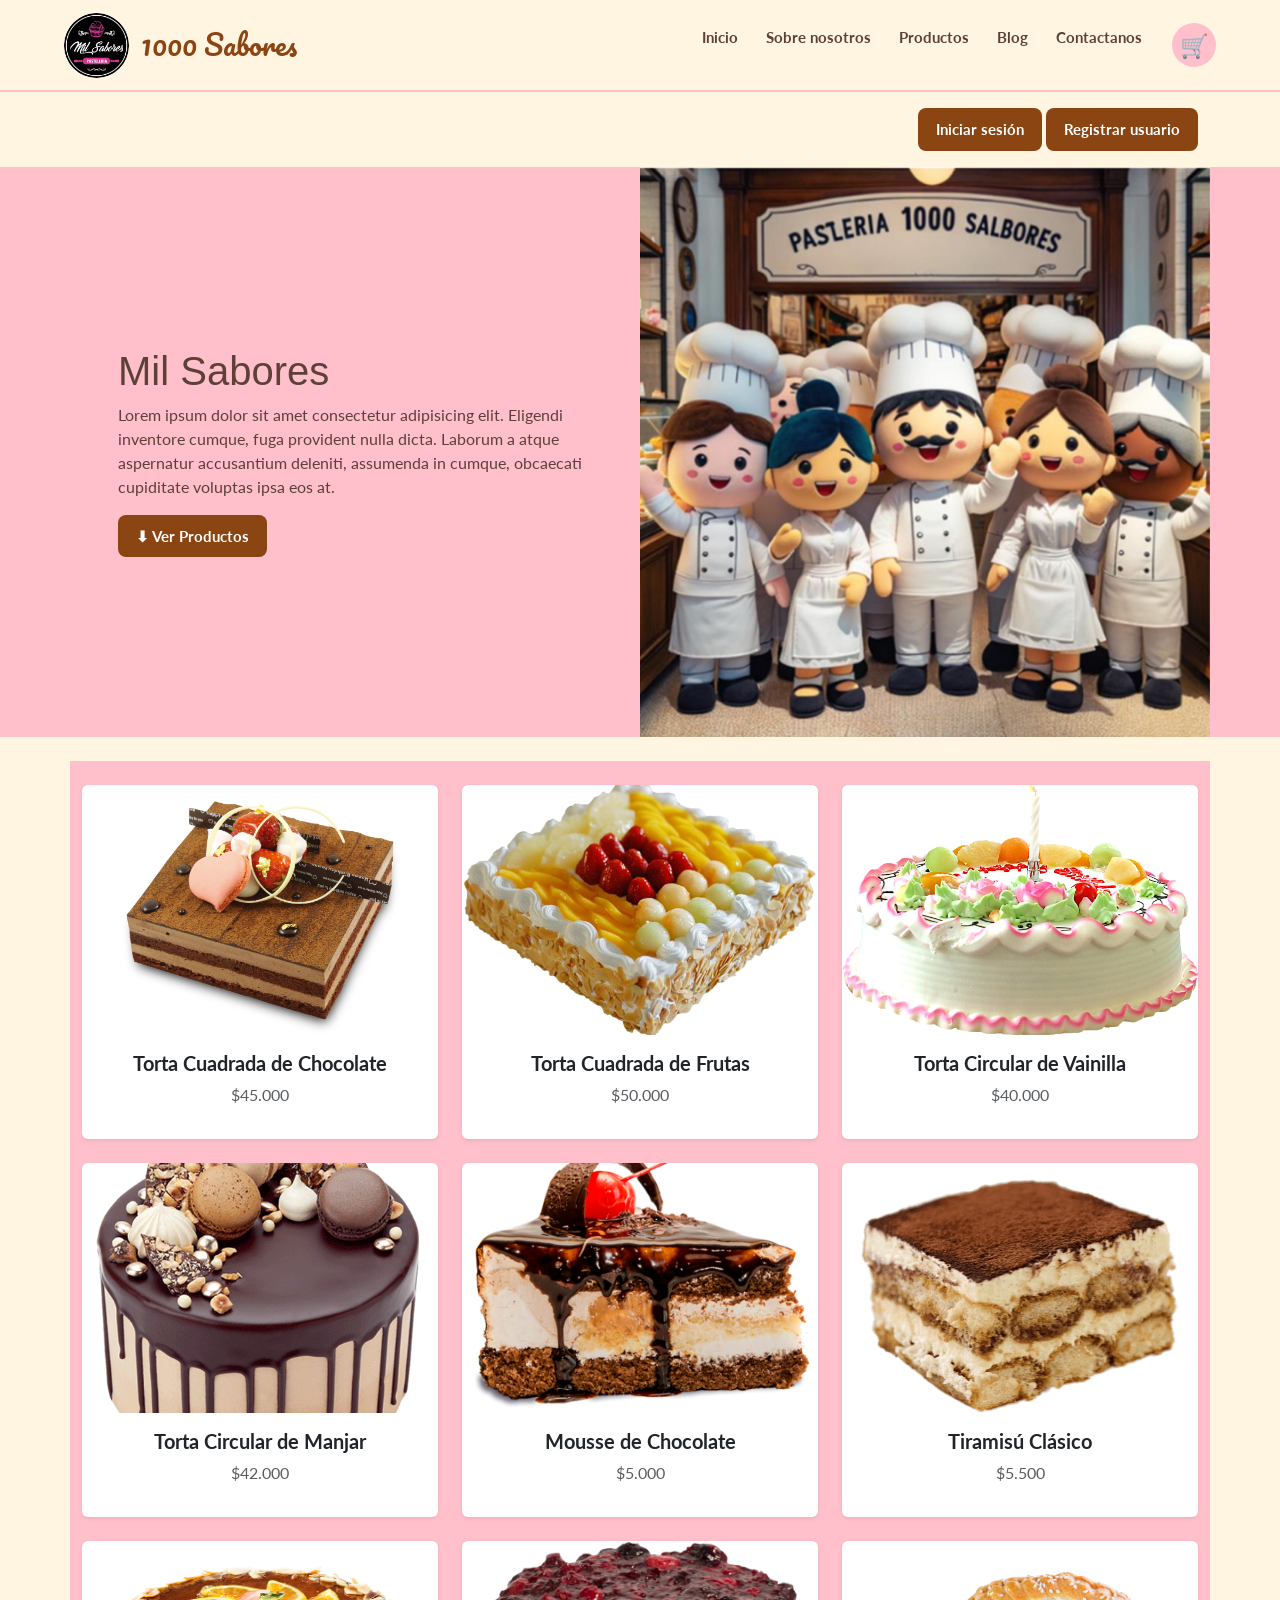
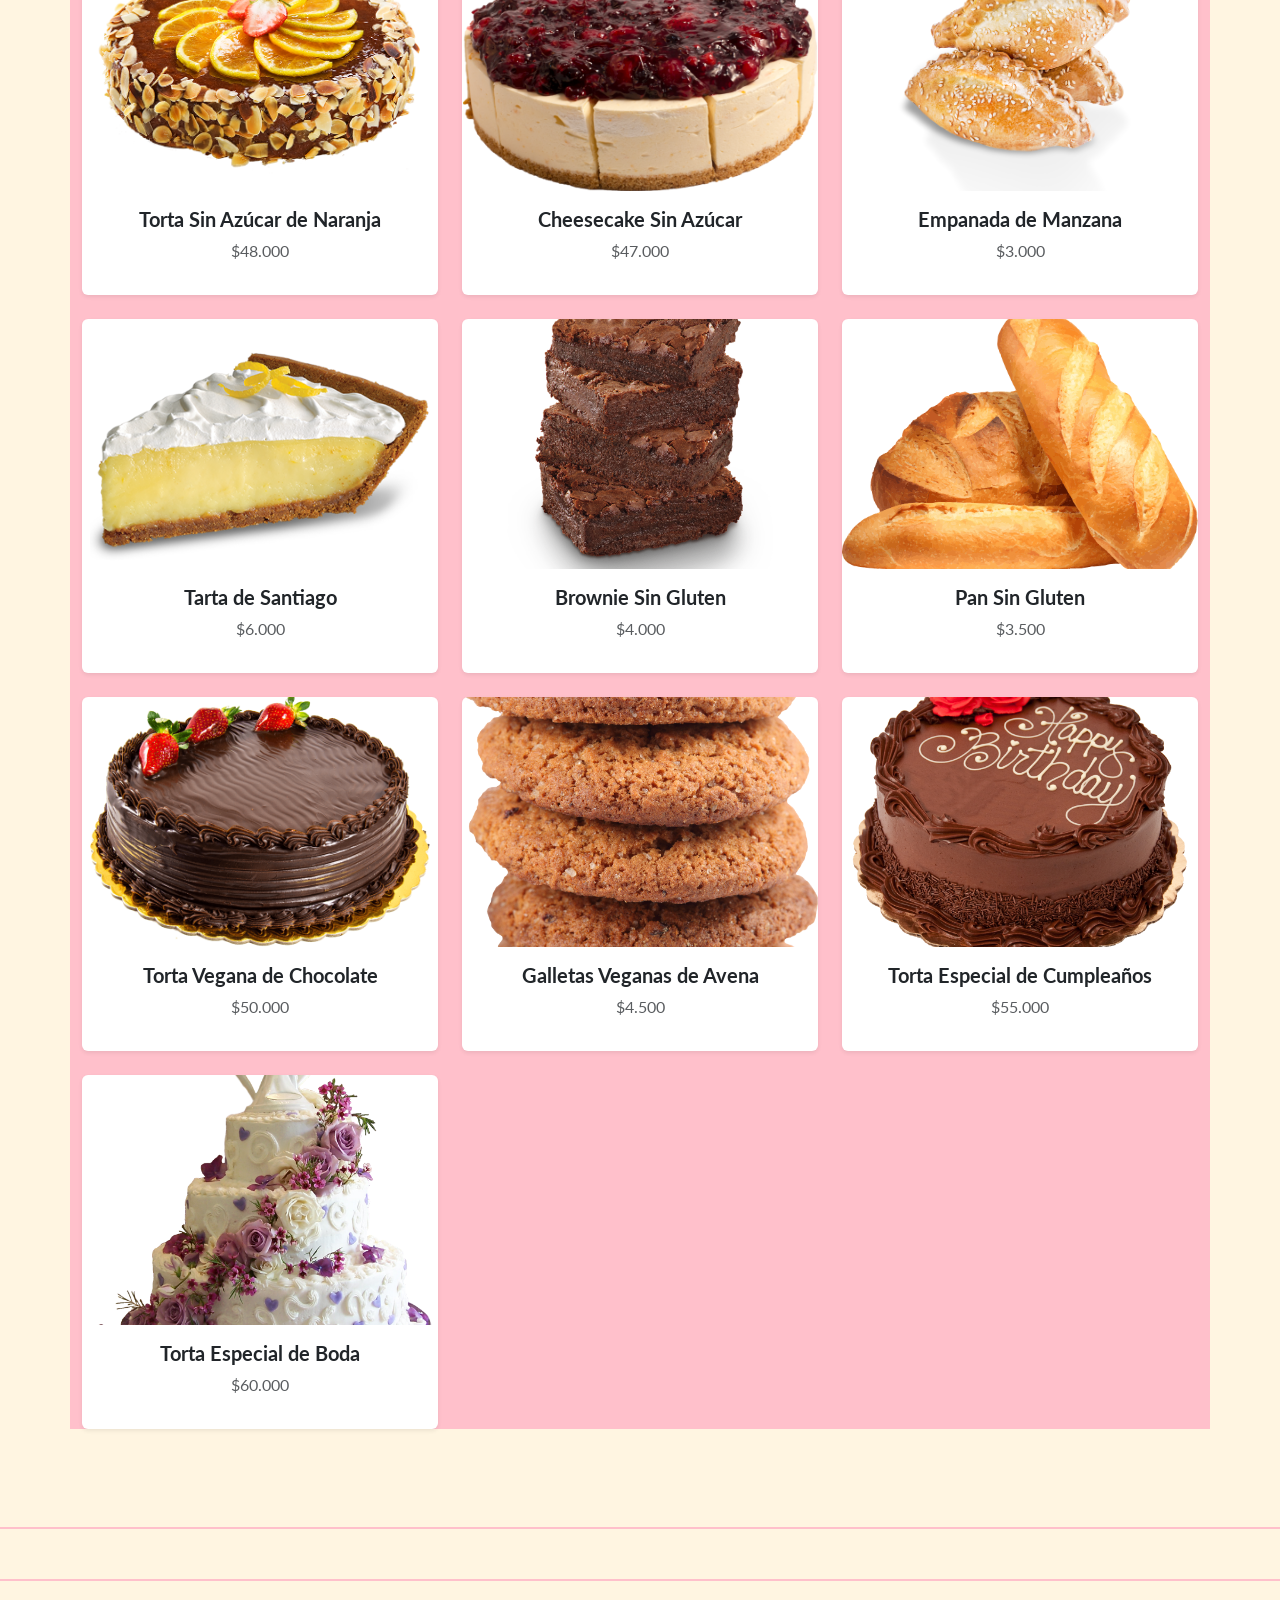
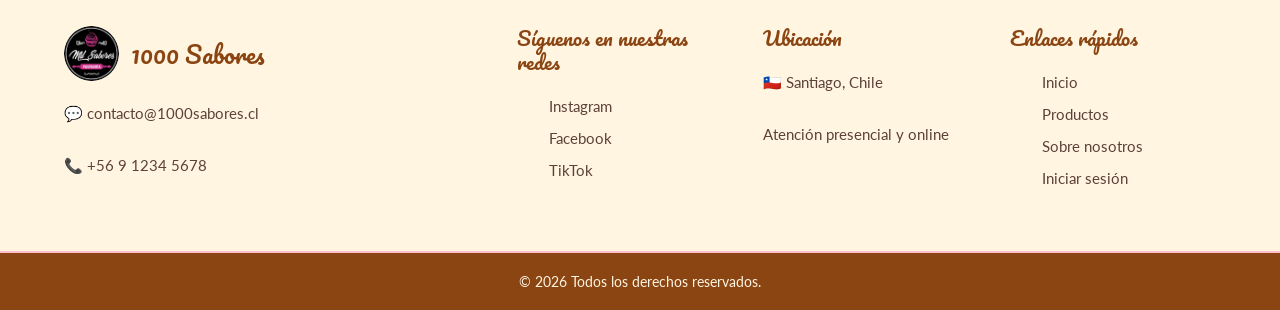
==== commit bce12d60: "se hace una maqueta de carrito y se deja un posible carrito retractil ademas de crear carri.js para " ====
--- a/index.html
+++ b/index.html
@@ -15,7 +15,37 @@
 </head>
 <body class id="Cuerpo">
   <!-- Header referencia al headerMain.htlm-->
-    <div id="header"></div>
+    <div id="header">
+        <!-- 1. Actualiza tu botón del carrito en header.html -->
+<!-- Nota: Se cambian los atributos data-bs para conectar con el panel lateral -->
+<a href="#" class="btn-carrito" aria-label="Carrito de compras" data-bs-toggle="offcanvas" data-bs-target="#panelCarrito">
+    🛒 <span id="contador-carrito" class="badge bg-danger rounded-pill">0</span>
+</a>
+
+<!-- 2. Pega este código del Offcanvas al final de tu header.html -->
+<div class="offcanvas offcanvas-end" tabindex="-1" id="panelCarrito" aria-labelledby="tituloCarrito">
+    <div class="offcanvas-header border-bottom">
+        <!-- Título dinámico como en tu referencia -->
+        <h5 class="offcanvas-title fw-bold" id="tituloCarrito">Tienes <span id="cantidad-total">0</span> productos</h5>
+        <button type="button" class="btn-close" data-bs-dismiss="offcanvas" aria-label="Cerrar"></button>
+    </div>
+    
+    <!-- Contenedor donde JavaScript inyectará los productos -->
+    <div class="offcanvas-body" id="contenedor-items-carrito">
+        <p class="text-center text-muted mt-5">Tu carrito está vacío.</p>
+    </div>
+    
+    <!-- Footer con los botones de acción -->
+    <div class="offcanvas-footer p-3 border-top">
+        <div class="d-flex justify-content-between align-items-center mb-3">
+            <a href="#" id="btn-vaciar" class="text-danger text-decoration-none small">Vaciar carro</a>
+            <h6 class="fw-bold mb-0">Total: $<span id="precio-total">0</span></h6>
+        </div>
+        <!-- Botón para ir al checkout final -->
+        <a href="/pages/carrito.html" class="btn btn-danger w-100 fw-bold">Continuar</a>
+    </div>
+</div>
+    </div>
 
     <main>
       <section>
@@ -43,144 +73,10 @@
         </section>
 
 
-          <section id="productos" class="container my-5">
-                <!-- row-cols-1 en móvil, row-cols-md-3 en PC. g-4 da el espacio exacto entre las cards -->
-              <div class="row row-cols-1 row-cols-md-3 g-4">
-                  
-                  <!-- Tarjeta de Producto 1 -->
-                  <div class="col">
-                      <!-- Añadimos una clase personalizada 'card-producto' para el CSS -->
-                      <div class="card h-100 shadow-sm border-0 card-producto">
-                          
-                          <!-- IMPORTANTE: overflow-hidden evita que la imagen sobresalga al agrandarse -->
-                          <div class="overflow-hidden rounded-top">
-                              <img src="./Img/producto1.png" class="card-img-top" alt="Producto Mil Sabores">
-                          </div>
-                          
-                          <div class="card-body text-center">
-                              <h5 class="card-title fw-bold">Torta de Chocolate</h5>
-                              <p class="card-text text-muted">$15.000</p>
-                              
-                              <!-- stretched-link expande el área de clic a toda la etiqueta .card padre -->
-                              <!-- El href por ahora puede ser un #, luego lo cambiarás con JS -->
-                              <a href="#detalle" class="stretched-link"></a>
-                          </div>
-                      </div>
-                  </div>
-
-                  <div class="col">
-                      <div class="card h-100 shadow-sm border-0 card-producto">
-                          <div class="overflow-hidden rounded-top">
-                              <img src="./Img/tortacuadradadechocolate.jpg" class="Torta Cuadrada de Chocolate" alt="Producto Mil Sabores">
-                          </div>
-                          <div class="card-body text-center">
-                              <h5 class="card-title fw-bold">Torta Cuadrada de Chocolate</h5>
-                              <p class="card-text text-muted">$15.000</p>
-                              <!-- El href por ahora puede ser un #, luego lo cambiarás con JS -->
-                              <a href="#detalle" class="stretched-link"></a>
-                          </div>
-                      </div>
-                  </div>
-
-                  <div class="col">
-                      <div class="card h-100 shadow-sm border-0 card-producto">
-                          <div class="overflow-hidden rounded-top">
-                              <img src="./Img/producto1.png" class="card-img-top" alt="Producto Mil Sabores">
-                          </div>
-                          <div class="card-body text-center">
-                              <h5 class="card-title fw-bold">Torta de Chocolate</h5>
-                              <p class="card-text text-muted">$15.000</p>
-                              <!-- El href por ahora puede ser un #, luego lo cambiarás con JS -->
-                              <a href="#detalle" class="stretched-link"></a>
-                          </div>
-                      </div>
-                  </div>
-
-                  <div class="col">
-                      <div class="card h-100 shadow-sm border-0 card-producto">
-                          <div class="overflow-hidden rounded-top">
-                              <img src="./Img/producto1.png" class="card-img-top" alt="Producto Mil Sabores">
-                          </div>
-                          <div class="card-body text-center">
-                              <h5 class="card-title fw-bold">Torta de Chocolate</h5>
-                              <p class="card-text text-muted">$15.000</p>
-                              <!-- El href por ahora puede ser un #, luego lo cambiarás con JS -->
-                              <a href="#detalle" class="stretched-link"></a>
-                          </div>
-                      </div>
-                  </div>
-
-                  <div class="col">
-                      <div class="card h-100 shadow-sm border-0 card-producto">
-                          <div class="overflow-hidden rounded-top">
-                              <img src="./Img/producto1.png" class="card-img-top" alt="Producto Mil Sabores">
-                          </div>
-                          <div class="card-body text-center">
-                              <h5 class="card-title fw-bold">Torta de Chocolate</h5>
-                              <p class="card-text text-muted">$15.000</p>
-                              <!-- El href por ahora puede ser un #, luego lo cambiarás con JS -->
-                              <a href="#detalle" class="stretched-link"></a>
-                          </div>
-                      </div>
-                  </div>
-
-                  <div class="col">
-                      <div class="card h-100 shadow-sm border-0 card-producto">
-                          <div class="overflow-hidden rounded-top">
-                              <img src="./Img/producto1.png" class="card-img-top" alt="Producto Mil Sabores">
-                          </div>
-                          <div class="card-body text-center">
-                              <h5 class="card-title fw-bold">Torta de Chocolate</h5>
-                              <p class="card-text text-muted">$15.000</p>
-                              <!-- El href por ahora puede ser un #, luego lo cambiarás con JS -->
-                              <a href="#detalle" class="stretched-link"></a>
-                          </div>
-                      </div>
-                  </div>
-
-                  <div class="col">
-                      <div class="card h-100 shadow-sm border-0 card-producto">
-                          <div class="overflow-hidden rounded-top">
-                              <img src="./Img/producto1.png" class="card-img-top" alt="Producto Mil Sabores">
-                          </div>
-                          <div class="card-body text-center">
-                              <h5 class="card-title fw-bold">Torta de Chocolate</h5>
-                              <p class="card-text text-muted">$15.000</p>
-                              <!-- El href por ahora puede ser un #, luego lo cambiarás con JS -->
-                              <a href="#detalle" class="stretched-link"></a>
-                          </div>
-                      </div>
-                  </div>
-
-                  <div class="col">
-                      <div class="card h-100 shadow-sm border-0 card-producto">
-                          <div class="overflow-hidden rounded-top">
-                              <img src="./Img/producto1.png" class="card-img-top" alt="Producto Mil Sabores">
-                          </div>
-                          <div class="card-body text-center">
-                              <h5 class="card-title fw-bold">Torta de Chocolate</h5>
-                              <p class="card-text text-muted">$15.000</p>
-                              <!-- El href por ahora puede ser un #, luego lo cambiarás con JS -->
-                              <a href="#detalle" class="stretched-link"></a>
-                          </div>
-                      </div>
-                  </div>
-
-                  <div class="col">
-                      <div class="card h-100 shadow-sm border-0 card-producto">
-                          <div class="overflow-hidden rounded-top">
-                              <img src="./Img/producto1.png" class="card-img-top" alt="Producto Mil Sabores">
-                          </div>
-                          <div class="card-body text-center">
-                              <h5 class="card-title fw-bold">Torta de Chocolate</h5>
-                              <p class="card-text text-muted">$15.000</p>
-                              <!-- El href por ahora puede ser un #, luego lo cambiarás con JS -->
-                              <a href="#detalle" class="stretched-link"></a>
-                          </div>
-                      </div>
-                  </div>
-
-                  
+          <section id="producto" class="container my-5">
+                    <div id="contenedor-productos" class="row row-cols-1 row-cols-md-3 g-4">
+                        <!-- Las cards estaran aqui -->
+                    </div>
 
                   
               </div>
@@ -194,10 +90,13 @@
     </footer>
 
 
-
+    <!-- catalogo de admin -->
+     <script src="/js/catalogo_admin.js"></script>
+     <!-- renderizado  -->
+      <script src="/js/render_catalogo.js"></script>
     <!-- Bootstrap  -->
     <script src="https://cdn.jsdelivr.net/npm/bootstrap@5.3.8/dist/js/bootstrap.bundle.min.js" integrity="sha384-FKyoEForCGlyvwx9Hj09JcYn3nv7wiPVlz7YYwJrWVcXK/BmnVDxM+D2scQbITxI" crossorigin="anonymous"></script>
-    <!-- Referencia al Header -->
+    <!-- Referencia al Header y footer-->
     <script src="./js/components.js"></script>
 </body>
 </html>
--- a/css/styles.css
+++ b/css/styles.css
@@ -103,6 +103,15 @@
     transform: translateY(-2px);
 }
 
+#contenedor-productos{
+     background-color: var(--rosa);
+}
+
+#fondo{
+     background-color: var(--crema);
+}
+
+
 .btn-login {
     display: inline-flex;
     align-items: center;
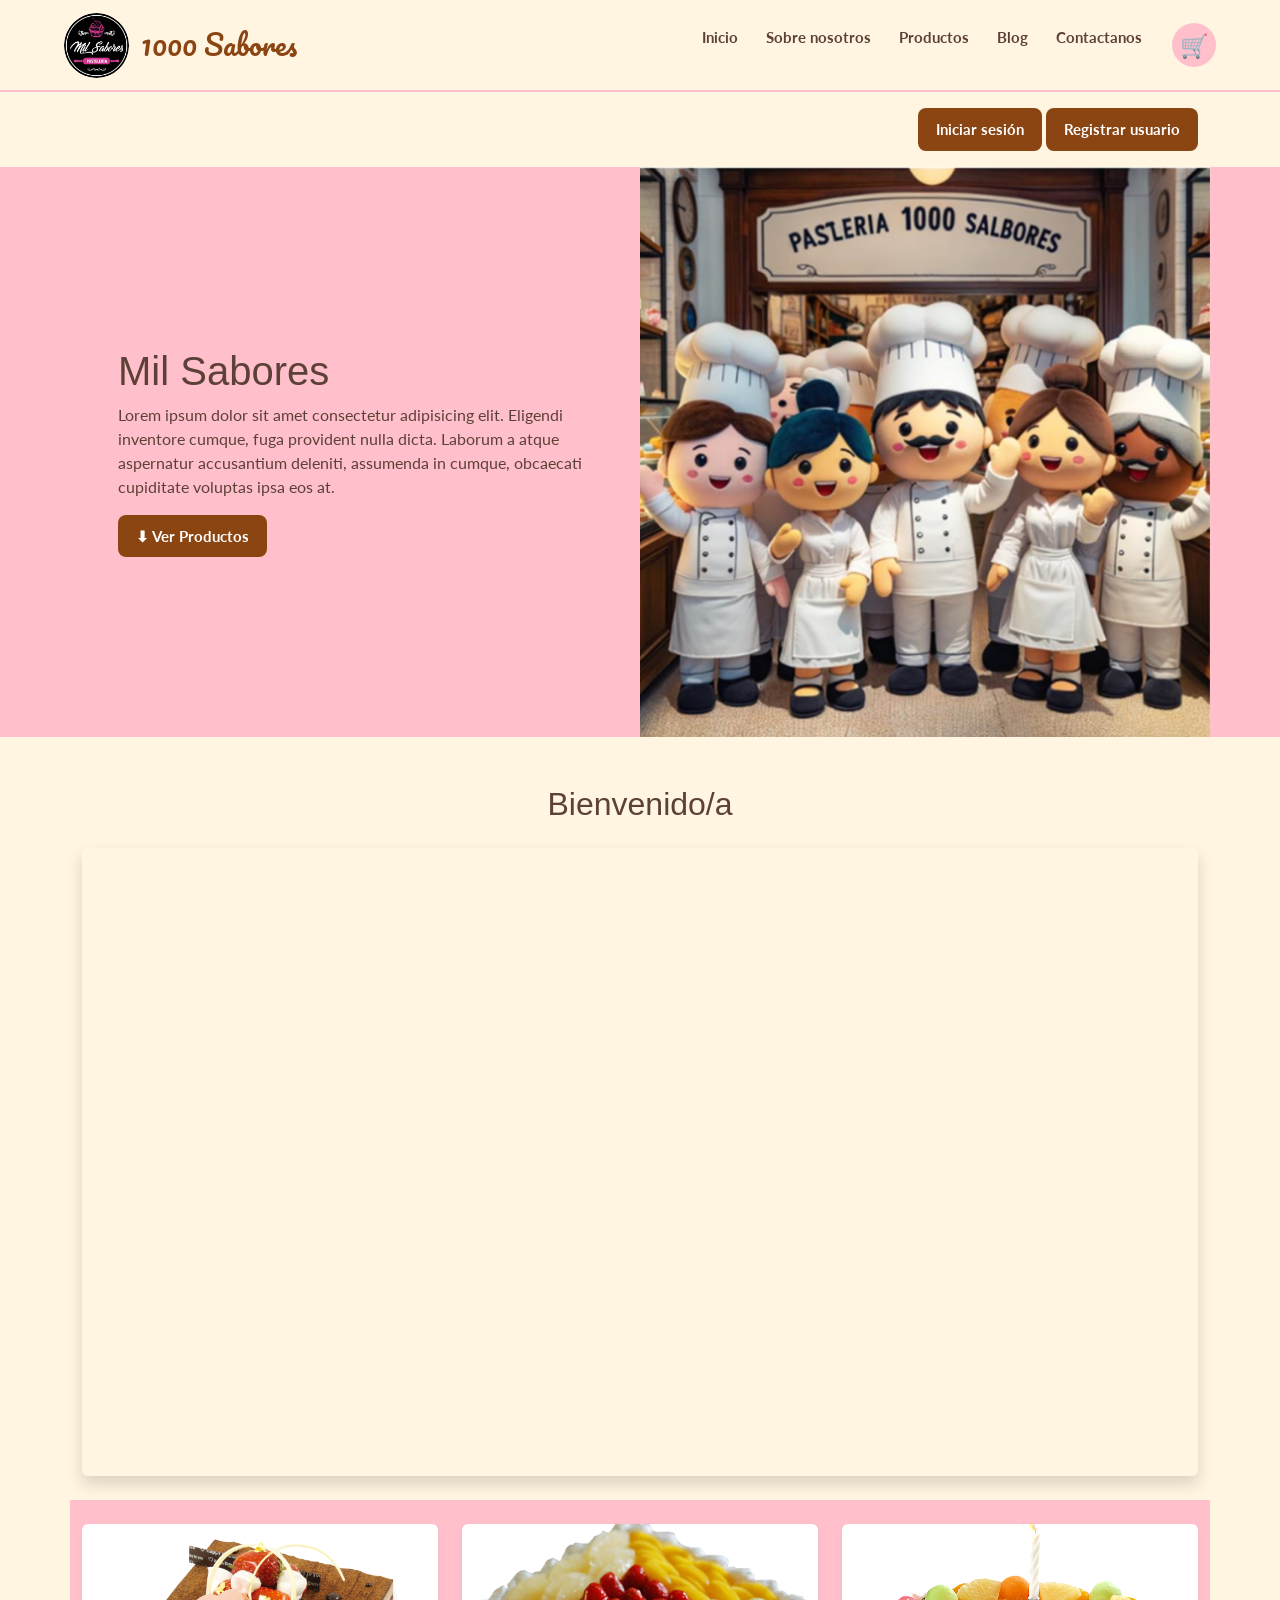
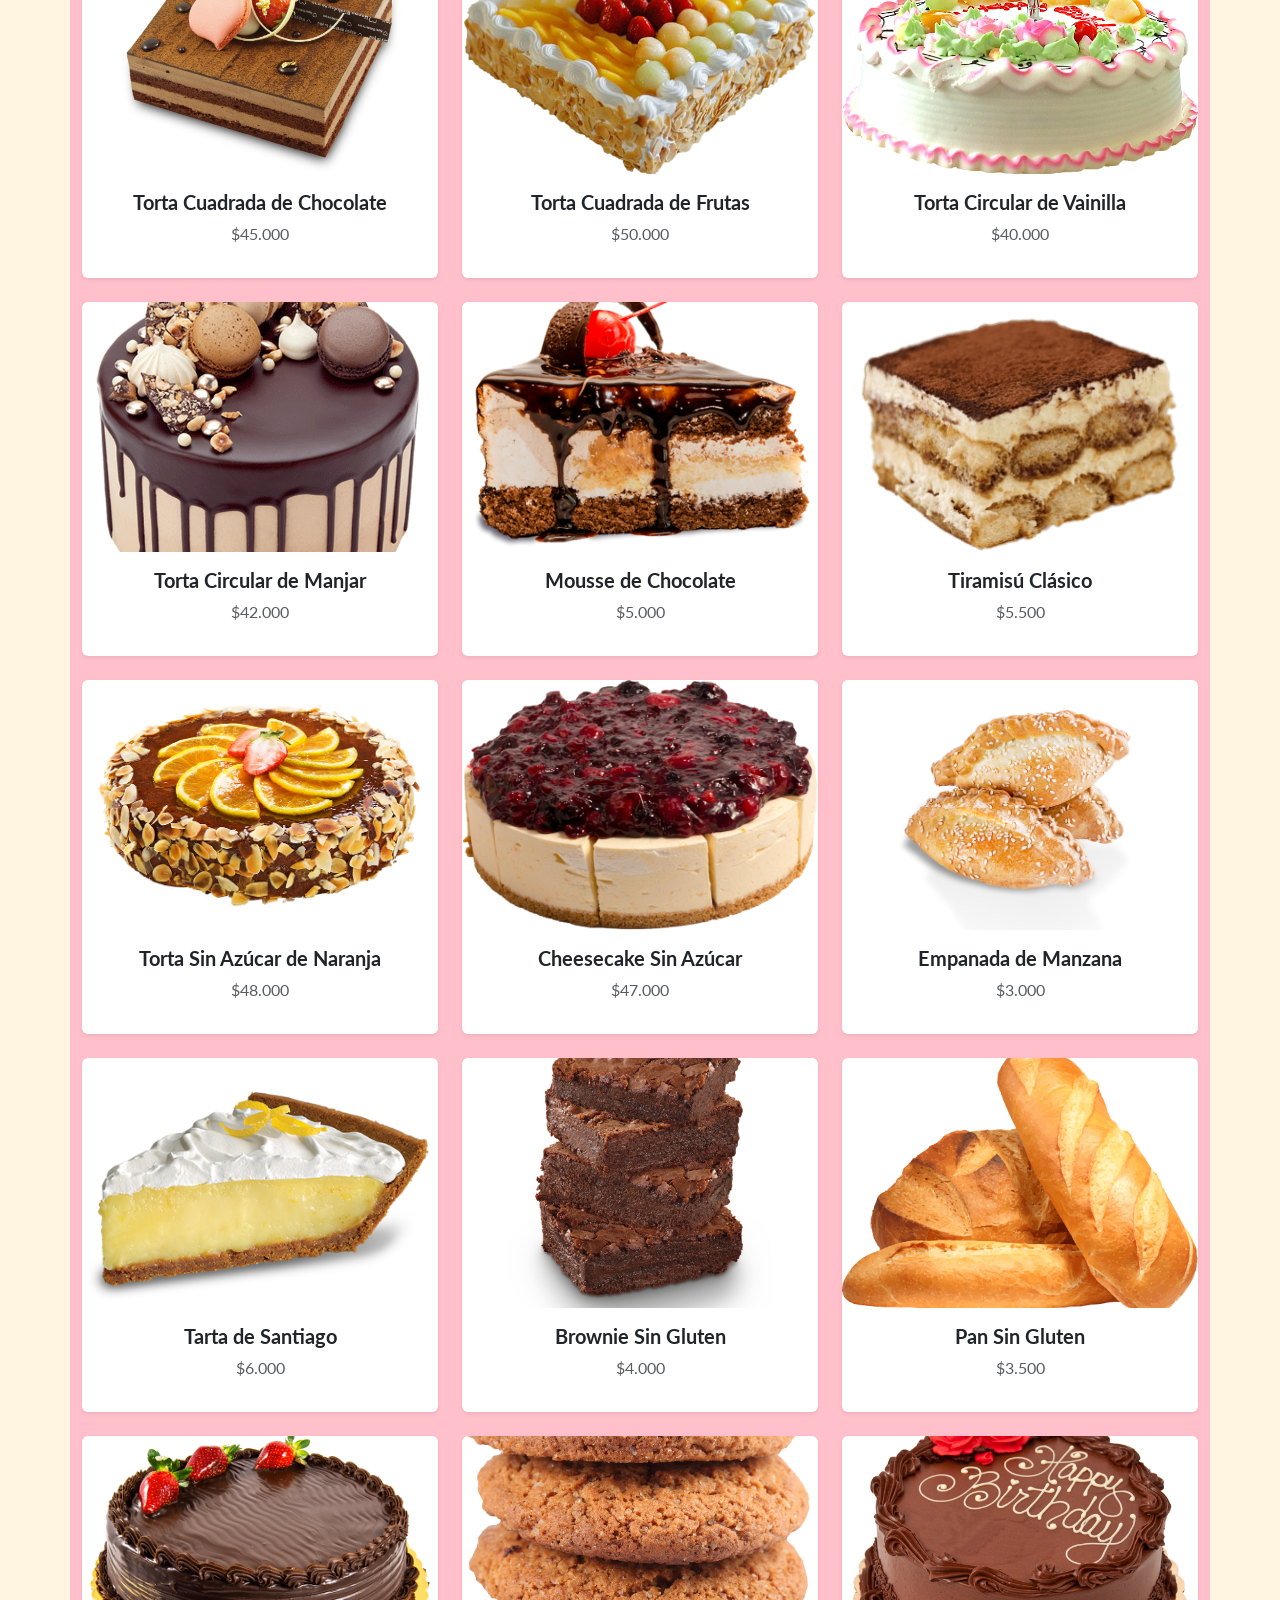
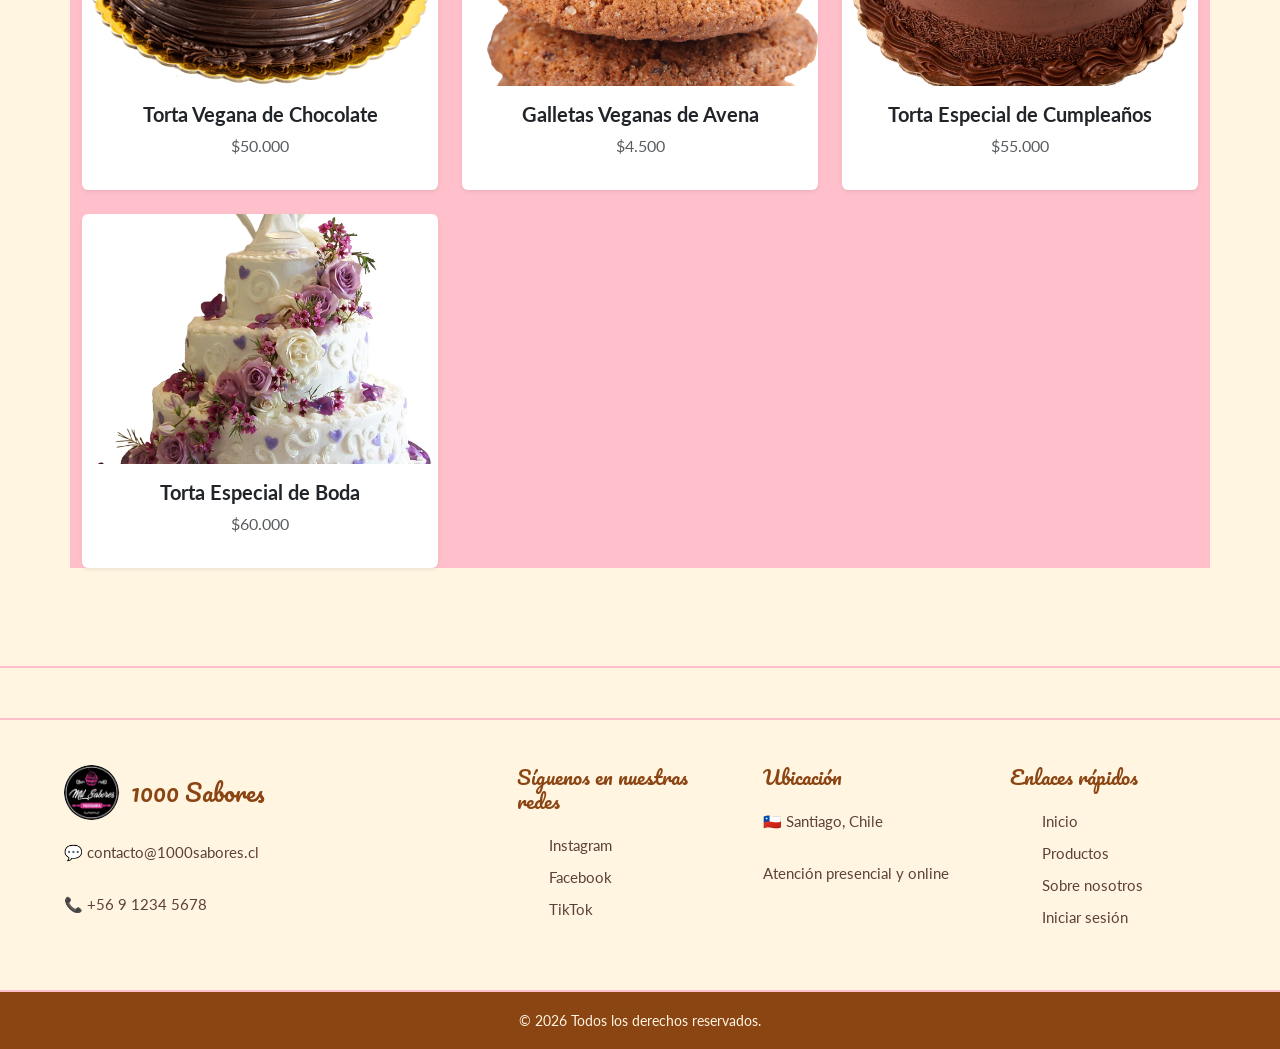
==== commit c127cb41: "se agrega video promocional" ====
--- a/index.html
+++ b/index.html
@@ -72,6 +72,14 @@
             </div>
         </section>
 
+        <!-- Video de promocion -->
+        <section class="container my-5">
+            <h2 class="text-center mb-4">Bienvenido/a</h2>
+            <div class="ratio ratio-16x9 shadow rounded overflow-hidden">
+                <iframe src="https://www.youtube.com/embed/TQp-Lvh_eKQ?si=ldYyemrMJ4bOa8x?autoplay=1&mute=1" title="Video Promocional 1000 Sabores" allowfullscreen></iframe>
+            </div>
+        </section>
+
 
           <section id="producto" class="container my-5">
                     <div id="contenedor-productos" class="row row-cols-1 row-cols-md-3 g-4">
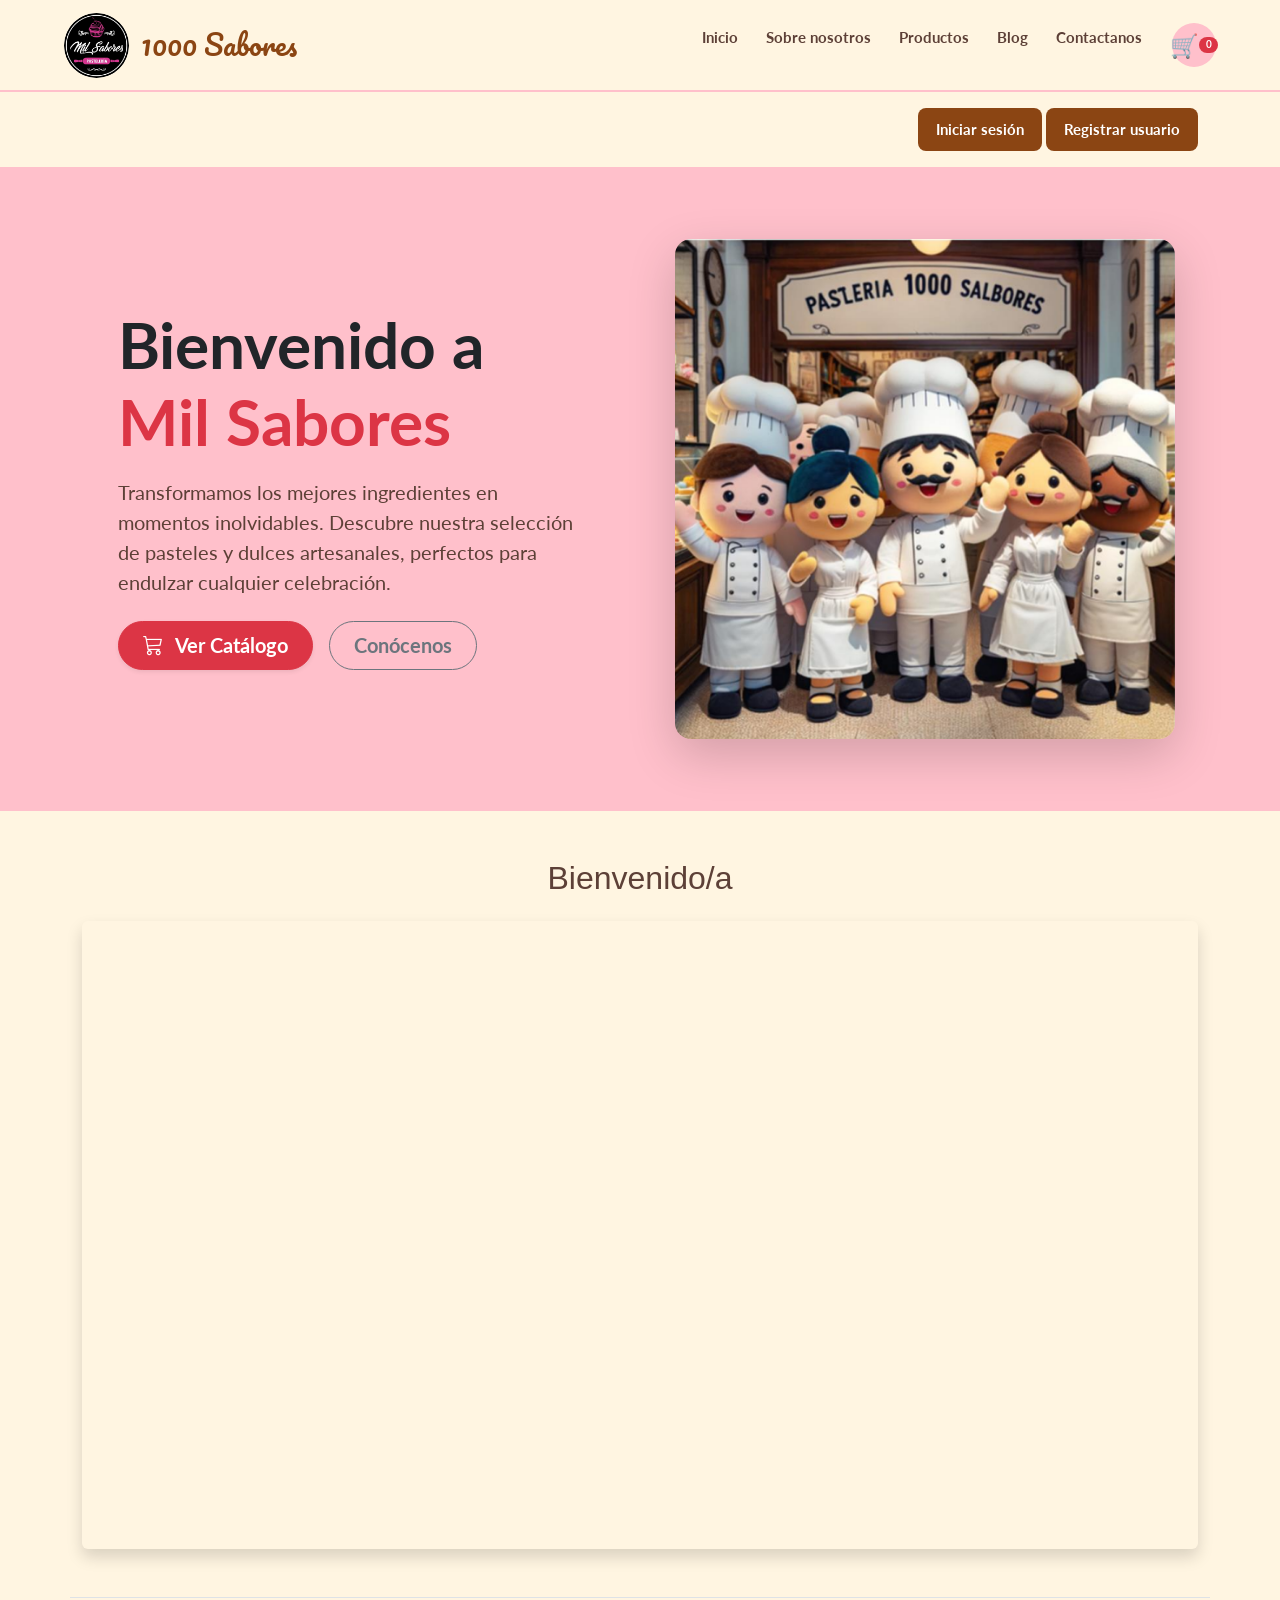
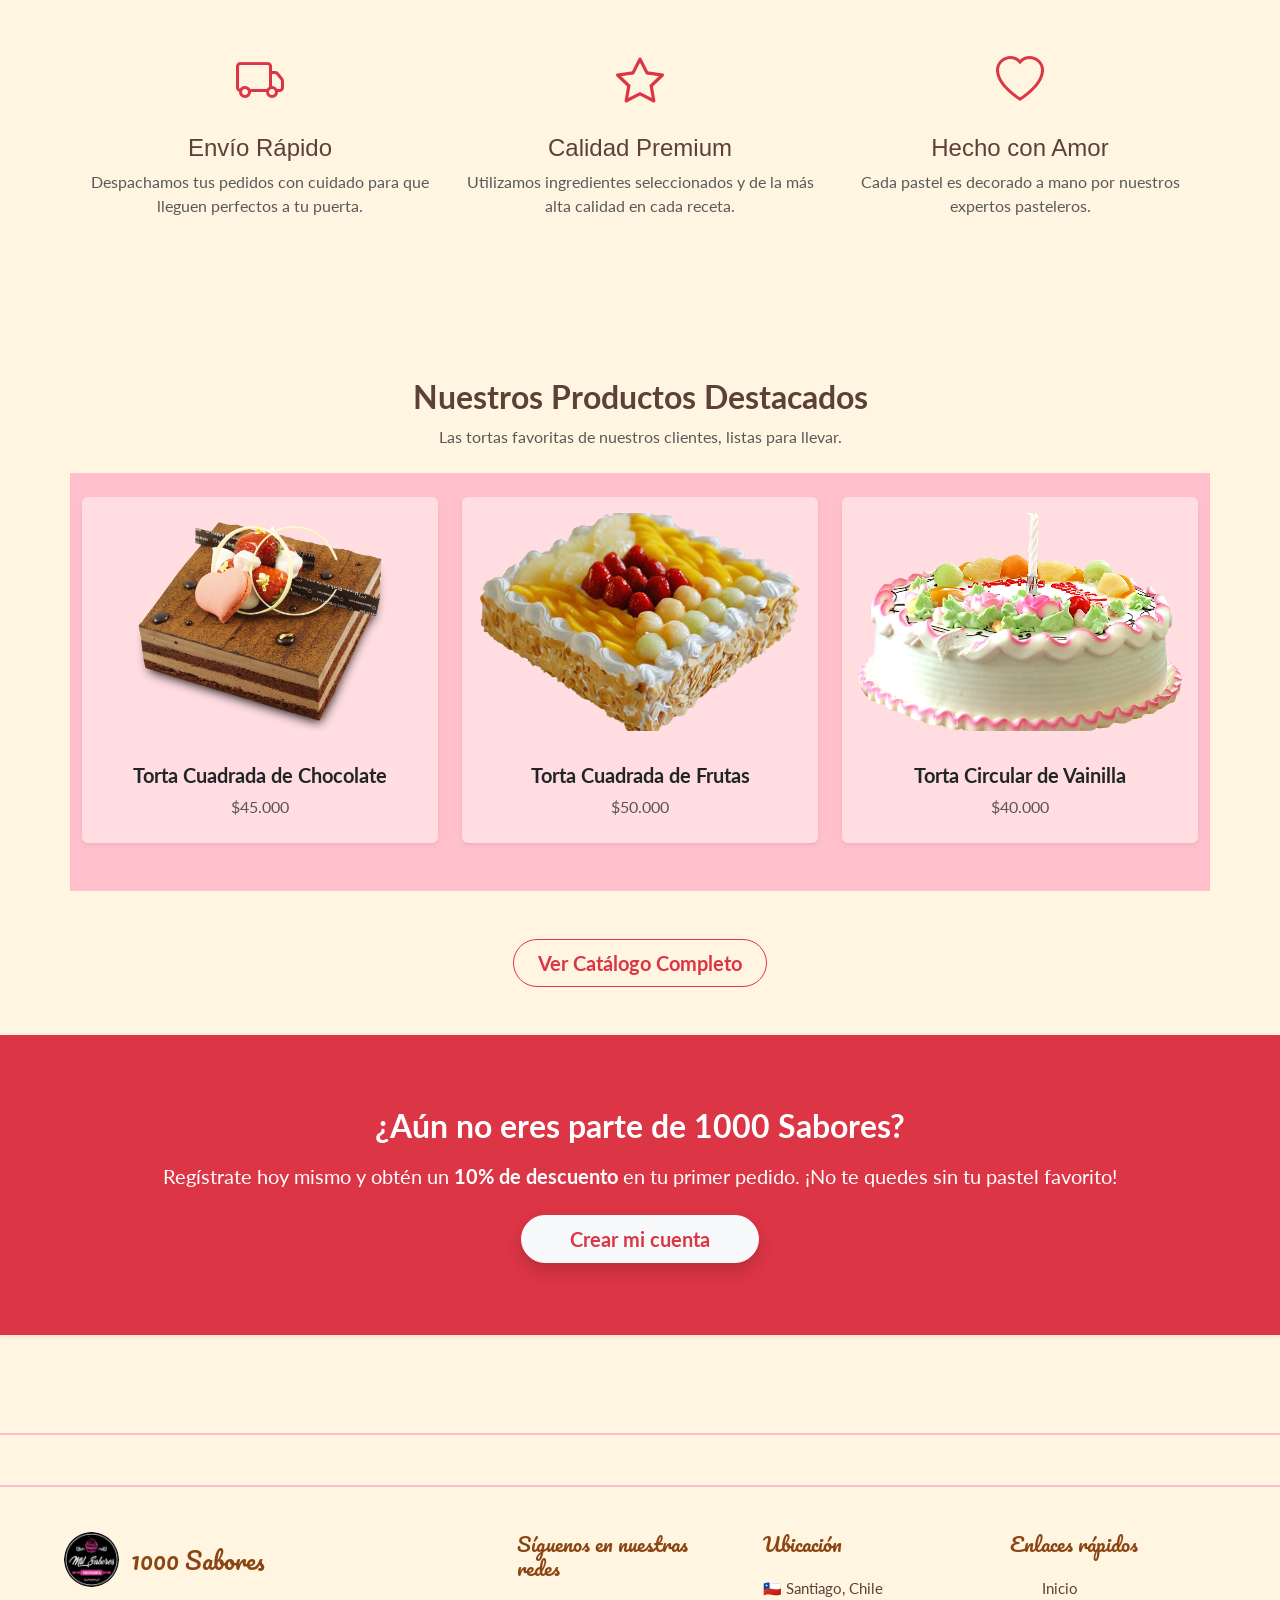
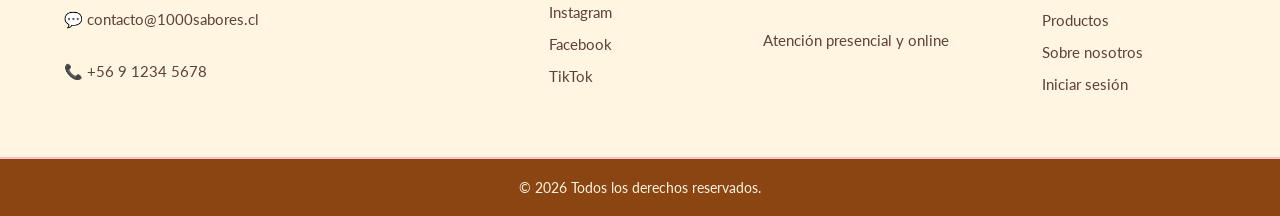
==== commit b597b316: "feat: integración del carrito de compras, corrección de rutas y mejoras de UI en index y catálogo" ====
--- a/index.html
+++ b/index.html
@@ -16,35 +16,6 @@
 <body class id="Cuerpo">
   <!-- Header referencia al headerMain.htlm-->
     <div id="header">
-        <!-- 1. Actualiza tu botón del carrito en header.html -->
-<!-- Nota: Se cambian los atributos data-bs para conectar con el panel lateral -->
-<a href="#" class="btn-carrito" aria-label="Carrito de compras" data-bs-toggle="offcanvas" data-bs-target="#panelCarrito">
-    🛒 <span id="contador-carrito" class="badge bg-danger rounded-pill">0</span>
-</a>
-
-<!-- 2. Pega este código del Offcanvas al final de tu header.html -->
-<div class="offcanvas offcanvas-end" tabindex="-1" id="panelCarrito" aria-labelledby="tituloCarrito">
-    <div class="offcanvas-header border-bottom">
-        <!-- Título dinámico como en tu referencia -->
-        <h5 class="offcanvas-title fw-bold" id="tituloCarrito">Tienes <span id="cantidad-total">0</span> productos</h5>
-        <button type="button" class="btn-close" data-bs-dismiss="offcanvas" aria-label="Cerrar"></button>
-    </div>
-    
-    <!-- Contenedor donde JavaScript inyectará los productos -->
-    <div class="offcanvas-body" id="contenedor-items-carrito">
-        <p class="text-center text-muted mt-5">Tu carrito está vacío.</p>
-    </div>
-    
-    <!-- Footer con los botones de acción -->
-    <div class="offcanvas-footer p-3 border-top">
-        <div class="d-flex justify-content-between align-items-center mb-3">
-            <a href="#" id="btn-vaciar" class="text-danger text-decoration-none small">Vaciar carro</a>
-            <h6 class="fw-bold mb-0">Total: $<span id="precio-total">0</span></h6>
-        </div>
-        <!-- Botón para ir al checkout final -->
-        <a href="/pages/carrito.html" class="btn btn-danger w-100 fw-bold">Continuar</a>
-    </div>
-</div>
     </div>
 
     <main>
@@ -55,40 +26,92 @@
               </div>
       </section>
 
-        <section id="hero" class="container-fluid ">
-            <div class="container">       
-                <div class="row align-items-center">
-                    <div class="col-md-6 p-5">
-                        <h1 class="">Mil Sabores</h1>
-                        <p>Lorem ipsum dolor sit amet consectetur adipisicing elit. Eligendi inventore cumque, fuga provident nulla dicta. Laborum a atque aspernatur accusantium deleniti, assumenda in cumque, obcaecati cupiditate voluptas ipsa eos at.</p>
-                        <a href="./pages/catalogo.html" class="btn-carro-hedear">⬇ Ver Productos</a>
-
-                    </div>
-                    <!-- col md 6 corre la imagen al lado -->
-                    <div class="col-md-6 px-0">
-                      <img src="./Img/milsabores.png" alt="Imagen de los pasteles" class="img-fluid w-100">
-                    </div>
+<section id="hero" class="container-fluid py-5">
+    <div class="container my-4">       
+        <div class="row align-items-center">
+            <!-- Columna de Texto -->
+            <div class="col-md-6 p-4 p-md-5 text-center text-md-start">
+                
+                <h1 class="display-3 fw-bold mb-3 text-dark">
+                    Bienvenido a <br> <span class="text-danger">Mil Sabores</span>
+                </h1>
+                
+                <p class=" fs-5">
+                    Transformamos los mejores ingredientes en momentos inolvidables. Descubre nuestra selección de pasteles y dulces artesanales, perfectos para endulzar cualquier celebración.
+                </p>
+                
+                <div class="d-flex justify-content-center justify-content-md-start gap-3 mt-4">
+                    <a href="./pages/catalogo.html" class="btn btn-danger btn-lg rounded-pill px-4 shadow-sm fw-bold">
+                        <i class="bi bi-cart3 me-2"></i> Ver Catálogo
+                    </a>
+                    <a href="./pages/nosotros.html" class="btn btn-outline-secondary btn-lg rounded-pill px-4 fw-bold">
+                        Conócenos
+                    </a>
                 </div>
             </div>
-        </section>
+            
+            <!-- Columna de Imagen -->
+            <div class="col-md-6 px-3 px-md-0 mt-5 mt-md-0 text-center">
+                <!-- Se agregó un borde redondeado y sombra a la imagen para integrarla mejor -->
+                <img src="./Img/milsabores.png" alt="Equipo de pasteleros 1000 Sabores" class="img-fluid rounded-4 shadow-lg" style="max-height: 500px; object-fit: cover;">
+            </div>
+        </div>
+    </div>
+</section>
 
         <!-- Video de promocion -->
         <section class="container my-5">
             <h2 class="text-center mb-4">Bienvenido/a</h2>
             <div class="ratio ratio-16x9 shadow rounded overflow-hidden">
-                <iframe src="https://www.youtube.com/embed/TQp-Lvh_eKQ?si=ldYyemrMJ4bOa8x?autoplay=1&mute=1" title="Video Promocional 1000 Sabores" allowfullscreen></iframe>
+                <iframe src="https://www.youtube.com/embed/TQp-Lvh_eKQ?si=ldYyemrMJ4bOa8x-?autoplay=1&mute=1" title="Video Promocional 1000 Sabores" allowfullscreen></iframe>
+            </div>
+        </section>
+            
+        <section class="container my-5 py-5 border-top">
+            <div class="row text-center">
+                <div class="col-md-4 mb-4">
+                    <i class="bi bi-truck text-danger" style="font-size: 3rem;"></i>
+                    <h4 class="mt-3">Envío Rápido</h4>
+                    <p class="text-muted">Despachamos tus pedidos con cuidado para que lleguen perfectos a tu puerta.</p>
+                </div>
+                <div class="col-md-4 mb-4">
+                    <i class="bi bi-star text-danger" style="font-size: 3rem;"></i>
+                    <h4 class="mt-3">Calidad Premium</h4>
+                    <p class="text-muted">Utilizamos ingredientes seleccionados y de la más alta calidad en cada receta.</p>
+                </div>
+                <div class="col-md-4 mb-4">
+                    <i class="bi bi-heart text-danger" style="font-size: 3rem;"></i>
+                    <h4 class="mt-3">Hecho con Amor</h4>
+                    <p class="text-muted">Cada pastel es decorado a mano por nuestros expertos pasteleros.</p>
+                </div>
             </div>
         </section>
 
+        <!-- Sección Productos Destacados -->
+<section id="productos-destacados" class="container my-5 pt-4">
+    <div class="text-center mb-5">
+        <h2 class="fw-bold">Nuestros Productos Destacados</h2>
+        <p class="text-muted">Las tortas favoritas de nuestros clientes, listas para llevar.</p>
+    </div>
+    
+    <!-- El contenedor donde JS inyectará las tarjetas -->
+    <div id="contenedor-productos" class="row row-cols-1 row-cols-md-3 g-4 pb-5">
+    </div>
+    
+    <div class="text-center mt-5">
+        <a href="./pages/catalogo.html" class="btn btn-outline-danger btn-lg rounded-pill px-4 fw-bold">Ver Catálogo Completo</a>
+    </div>
+</section>
 
-          <section id="producto" class="container my-5">
-                    <div id="contenedor-productos" class="row row-cols-1 row-cols-md-3 g-4">
-                        <!-- Las cards estaran aqui -->
-                    </div>
+<!-- Sección Call to Action (CTA) -->
+<section class="container-fluid bg-danger text-white py-5 my-5 text-center shadow-sm">
+    <div class="container py-4">
+        <h2 class="fw-bold mb-3">¿Aún no eres parte de 1000 Sabores?</h2>
+        <p class="fs-5 mb-4">Regístrate hoy mismo y obtén un <strong>10% de descuento</strong> en tu primer pedido. ¡No te quedes sin tu pastel favorito!</p>
+        <a href="./pages/registro.html" class="btn btn-light btn-lg fw-bold text-danger rounded-pill px-5 shadow">Crear mi cuenta</a>
+    </div>
+</section>
 
-                  
-              </div>
-          </section>
 
     </main>
 
@@ -97,14 +120,17 @@
       <div id="footer"></div>
     </footer>
 
+    <!-- Referencia al Header y footer-->
+    <script src="./js/components.js"></script>
+    <!-- catalogo de admin -->
+     <script src="./js/catalogo_admin.js"></script>
+     <!-- carrito -->
+      <script src="./proyecto-fullstack-ea1/js/carrito.js"></script>
+     <!-- renderizado  -->
+      <script src="./js/render_catalogo.js"></script>
 
-    <!-- catalogo de admin -->
-     <script src="/js/catalogo_admin.js"></script>
-     <!-- renderizado  -->
-      <script src="/js/render_catalogo.js"></script>
     <!-- Bootstrap  -->
     <script src="https://cdn.jsdelivr.net/npm/bootstrap@5.3.8/dist/js/bootstrap.bundle.min.js" integrity="sha384-FKyoEForCGlyvwx9Hj09JcYn3nv7wiPVlz7YYwJrWVcXK/BmnVDxM+D2scQbITxI" crossorigin="anonymous"></script>
-    <!-- Referencia al Header y footer-->
-    <script src="./js/components.js"></script>
+
 </body>
 </html>
--- a/css/styles.css
+++ b/css/styles.css
@@ -11,6 +11,21 @@
     --blanco: #FFFFFF;
 }
 
+.img-catalogo {
+    height: 200px;
+    object-fit: contain;
+}
+
+.img-modal {
+    height: 250px;
+    object-fit: contain;
+}
+
+.card-producto {
+    /* Elige tu color hexadecimal, rgb o nombre de color */
+    background-color: #ffdde1 !important; 
+}
+
 * {
     margin: 0;
     padding: 0;
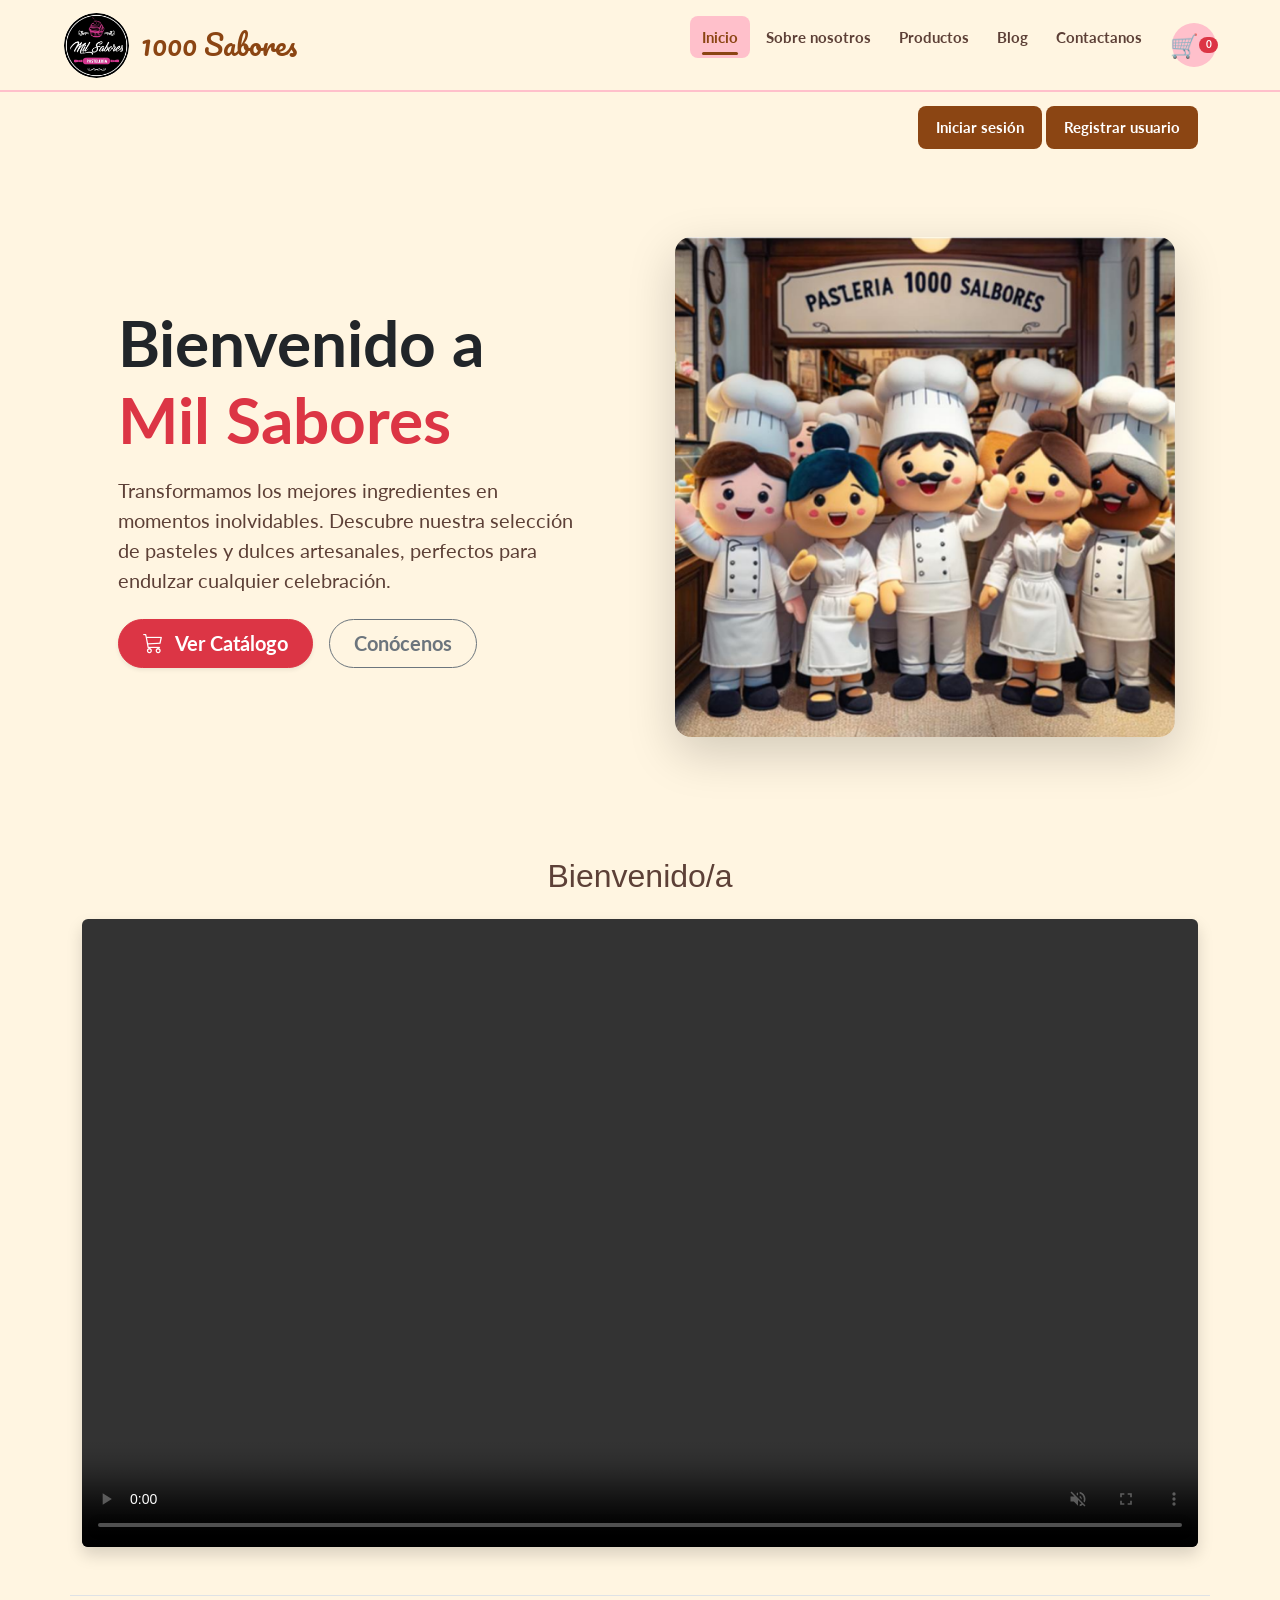
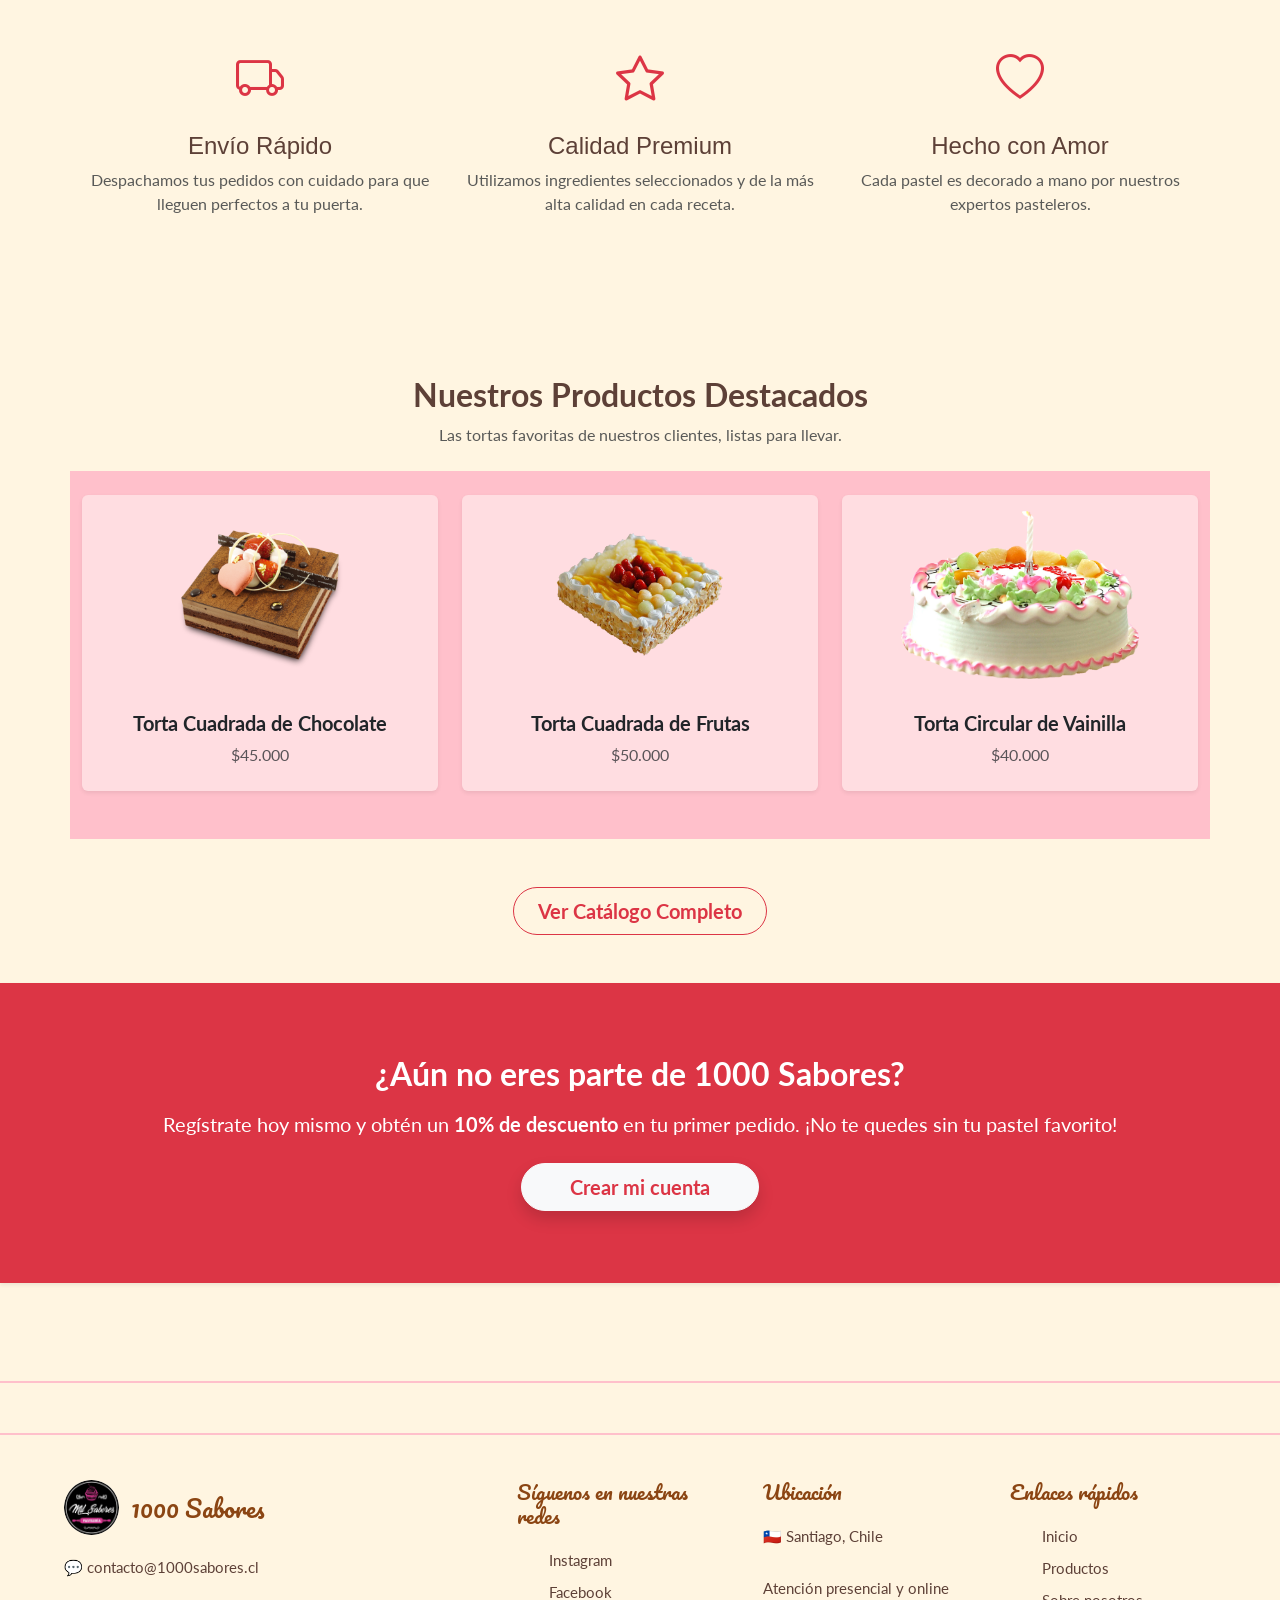
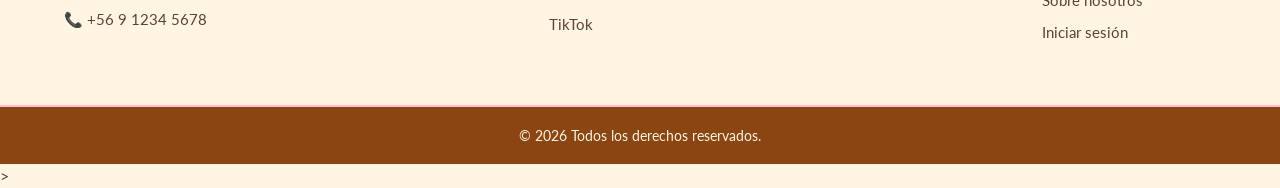
==== commit 00b052a9: "cambiar formato del video insertado de la pagina de inicio" ====
--- a/index.html
+++ b/index.html
@@ -7,8 +7,8 @@
     <!--Boostrap-->
     <link href="https://cdn.jsdelivr.net/npm/bootstrap@5.3.8/dist/css/bootstrap.min.css" rel="stylesheet" integrity="sha384-sRIl4kxILFvY47J16cr9ZwB07vP4J8+LH7qKQnuqkuIAvNWLzeN8tE5YBujZqJLB" crossorigin="anonymous">
     <!--Referencia a css-->
-    <link rel="stylesheet" href="./Css/style-global.css">
-    <link rel="stylesheet" href="css/styles.css">
+    <link rel="stylesheet" href="./css/style-global.css">
+    <link rel="stylesheet" href="./css/styles.css">
 
      <!-- Bootstrap Icons -->
     <link rel="stylesheet" href="https://cdn.jsdelivr.net/npm/bootstrap-icons@1.11.3/font/bootstrap-icons.min.css">
@@ -59,13 +59,34 @@
     </div>
 </section>
 
-        <!-- Video de promocion -->
+
+        <!-- Video de promoción -->
         <section class="container my-5">
             <h2 class="text-center mb-4">Bienvenido/a</h2>
+
             <div class="ratio ratio-16x9 shadow rounded overflow-hidden">
-                <iframe src="https://www.youtube.com/embed/TQp-Lvh_eKQ?si=ldYyemrMJ4bOa8x-?autoplay=1&mute=1" title="Video Promocional 1000 Sabores" allowfullscreen></iframe>
+
+                <video
+                    id="videoPromocional"
+                    autoplay
+                    muted
+                    loop
+                    playsinline
+                    preload="auto"
+                    controls
+                    class="w-100 h-100 object-fit-cover">
+
+                    <source
+                        src="./videos/aprender_a_amasar.mp4"
+                        type="video/mp4">
+
+                    Tu navegador no soporta la reproducción de videos.
+
+                </video>
+
             </div>
         </section>
+
             
         <section class="container my-5 py-5 border-top">
             <div class="row text-center">
@@ -131,6 +152,15 @@
 
     <!-- Bootstrap  -->
     <script src="https://cdn.jsdelivr.net/npm/bootstrap@5.3.8/dist/js/bootstrap.bundle.min.js" integrity="sha384-FKyoEForCGlyvwx9Hj09JcYn3nv7wiPVlz7YYwJrWVcXK/BmnVDxM+D2scQbITxI" crossorigin="anonymous"></script>
+        <script>
+            const video = document.getElementById("videoPromocional");
+
+            video.addEventListener("click", function () {
+                video.currentTime = 0;
+                video.muted = false;
+                video.play();
+            });
+        </script>>
 
 </body>
 </html>
--- a/css/styles.css
+++ b/css/styles.css
@@ -32,6 +32,10 @@
     box-sizing: border-box;
 }
 
+html {
+    scroll-behavior: smooth;
+}
+
 body {
     font-family: 'Lato', sans-serif;
     background-color: var(--crema);
@@ -39,6 +43,7 @@
     min-height: 100vh;
     display: flex;
     flex-direction: column;
+    padding-top: 90px;
 }
 
 .contenedor {
@@ -48,9 +53,14 @@
 }
 
 .header {
+    position: fixed;
+    top: 0;
+    left: 0;
     width: 100%;
+    min-height: 90px;
     background-color: var(--crema);
     border-bottom: 2px solid var(--rosa);
+    z-index: 1000;
 }
 
 .header > .contenedor {
@@ -100,6 +110,7 @@
 }
 
 .menu a {
+    position: relative;
     display: block;
     padding: 10px 12px;
     color: var(--texto);
@@ -118,14 +129,29 @@
     transform: translateY(-2px);
 }
 
-#contenedor-productos{
-     background-color: var(--rosa);
-}
-
-#fondo{
-     background-color: var(--crema);
-}
-
+.menu a.activo {
+    background-color: var(--rosa);
+    color: var(--chocolate);
+}
+
+.menu a.activo::after {
+    content: "";
+    position: absolute;
+    left: 12px;
+    right: 12px;
+    bottom: 3px;
+    height: 3px;
+    border-radius: 3px;
+    background-color: var(--chocolate);
+}
+
+#contenedor-productos {
+    background-color: var(--rosa);
+}
+
+#fondo {
+    background-color: var(--crema);
+}
 
 .btn-login {
     display: inline-flex;
@@ -143,7 +169,8 @@
                 transform 0.25s ease,
                 box-shadow 0.25s ease;
 }
-.btn-registro{
+
+.btn-registro {
     display: inline-flex;
     align-items: center;
     justify-content: center;
@@ -160,7 +187,7 @@
                 box-shadow 0.25s ease;
 }
 
-.btn-productos{
+.btn-productos {
     display: inline-flex;
     align-items: center;
     justify-content: center;
@@ -174,10 +201,10 @@
     white-space: nowrap;
     transition: background-color 1s ease,
                 transform 0.25s ease,
-                box-shadow 0.25s ease;    
-}
-
-.btn-carro-hedear{
+                box-shadow 0.25s ease;
+}
+
+.btn-carro-hedear {
     display: inline-flex;
     align-items: center;
     justify-content: center;
@@ -191,22 +218,22 @@
     white-space: nowrap;
     transition: background-color 1s ease,
                 transform 0.25s ease,
-                box-shadow 0.25s ease;    
-}
-
-.btn-carro-hedear:hover{
+                box-shadow 0.25s ease;
+}
+
+.btn-carro-hedear:hover {
     background-color: var(--chocolate-oscuro);
     transform: translateY(-2px);
     box-shadow: 0 4px 10px rgba(93, 64, 55, 0.25);
 }
 
-.btn-productos:hover{
+.btn-productos:hover {
     background-color: var(--chocolate-oscuro);
     transform: translateY(-2px);
     box-shadow: 0 4px 10px rgba(93, 64, 55, 0.25);
 }
 
-.btn-registro:hover{
+.btn-registro:hover {
     background-color: var(--chocolate-oscuro);
     transform: translateY(-2px);
     box-shadow: 0 4px 10px rgba(93, 64, 55, 0.25);
@@ -219,6 +246,7 @@
 }
 
 .btn-carrito {
+    position: relative;
     display: inline-flex;
     align-items: center;
     justify-content: center;
@@ -242,6 +270,12 @@
     box-shadow: 0 4px 10px rgba(93, 64, 55, 0.25);
 }
 
+.btn-carrito.activo {
+    background-color: var(--chocolate);
+    color: var(--blanco);
+    box-shadow: 0 4px 10px rgba(93, 64, 55, 0.25);
+}
+
 main {
     flex: 1;
 }
@@ -329,14 +363,27 @@
     font-size: 14px;
     line-height: 1.5;
 }
-/* para adaptar a dispositivo moviles (Responsive Design)*/
+
 @media (max-width: 1100px) {
+
+    .header {
+        position: fixed;
+    }
+
     .header > .contenedor {
         flex-direction: column;
         padding: 20px 0;
         gap: 18px;
     }
 
+    .header {
+        min-height: auto;
+    }
+
+    body {
+        padding-top: 145px;
+    }
+
     nav {
         flex-wrap: wrap;
         justify-content: center;
@@ -349,6 +396,16 @@
 }
 
 @media (max-width: 700px) {
+
+    .header > .contenedor {
+        padding: 15px 0;
+        gap: 12px;
+    }
+
+    body {
+        padding-top: 155px;
+    }
+
     .menu {
         flex-wrap: wrap;
         justify-content: center;
